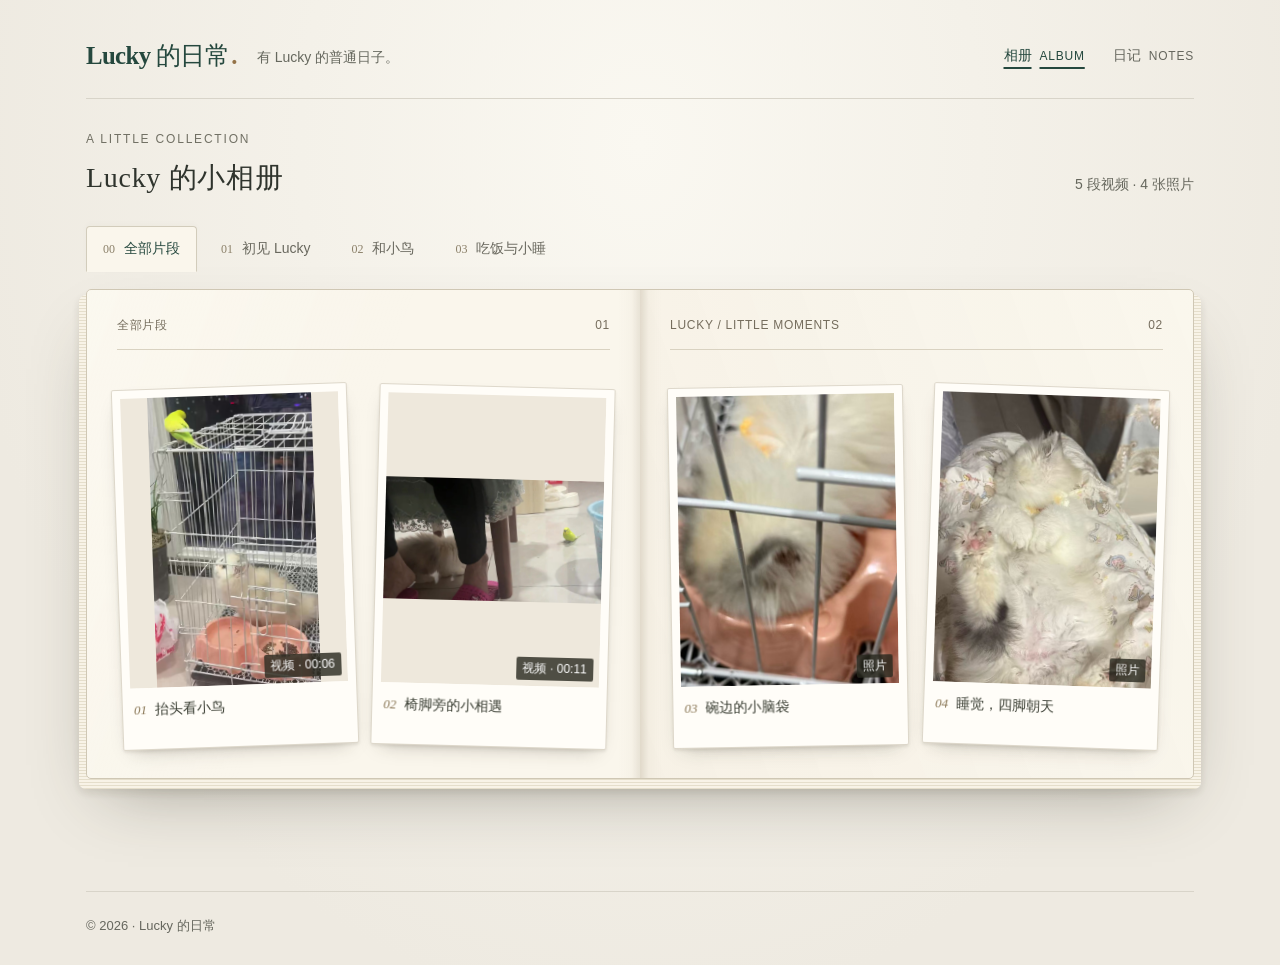
==== index.html @ 10594b14 "Publish Lucky cat album to GitHub Pages" ====
<!doctype html>
<html lang="zh-CN">
<head>
  <meta charset="utf-8">
  <meta name="viewport" content="width=device-width,initial-scale=1">
  <meta name="theme-color" content="#ffffff">
  <title>Lucky 的日常 · 猫咪小相册</title>
  <meta name="description" content="有 Lucky 的普通日子。留住 Lucky 的小眼神、小动作和每一个可爱瞬间。">
  <link rel="icon" href="assets/favicon.svg" type="image/svg+xml">
  <link rel="stylesheet" href="styles.css">
  <link rel="stylesheet" href="album.css">
  <script type="module" src="app.js"></script>
</head>
<body>
  <a class="skip-link" href="#main">跳到内容</a>
  <div class="container">
    <header class="site-header">
      <a class="site-title" href="#/" aria-label="Lucky 的日常，首页">Lucky 的日常<span class="title-period">.</span></a>
      <p class="site-description">有 Lucky 的普通日子。</p>
      <nav class="site-nav" aria-label="主要导航">
        <a href="#/" data-nav="photos">相册 <span lang="en">ALBUM</span></a>
        <a href="#/notes" data-nav="notes">日记 <span lang="en">NOTES</span></a>
      </nav>
    </header>
    <main id="main" tabindex="-1"></main>
    <footer class="site-footer">
      <p>© 2026 · Lucky 的日常</p>
    </footer>
  </div>
  <dialog class="lightbox" aria-label="Lucky 的相册">
    <div class="lightbox-shell">
      <div class="lightbox-top"><span id="photo-position"></span><a id="media-note-link" href="#/notes">查看日记</a><button class="close-button" type="button">关闭 <span aria-hidden="true">×</span></button></div>
      <img class="lightbox-image" alt="" hidden>
      <video class="lightbox-video" controls playsinline preload="none" hidden></video>
      <p class="lightbox-caption"></p>
      <div class="lightbox-navigation"><button type="button" id="previous-photo">上一个</button><button type="button" id="next-photo">下一个</button></div>
    </div>
  </dialog>
</body>
</html>
---- styles.css ----
:root{font-family:Inter,-apple-system,BlinkMacSystemFont,"Segoe UI","Noto Sans SC","PingFang SC","Microsoft YaHei",sans-serif;color:#262626;background:#fff;font-synthesis:none;text-rendering:optimizeLegibility;-webkit-font-smoothing:antialiased;line-height:1.7}
*{box-sizing:border-box}body{margin:0}button,a{-webkit-tap-highlight-color:transparent}a{color:inherit}button{font:inherit;cursor:pointer}button:disabled{opacity:.35;cursor:default}a:focus-visible,button:focus-visible,summary:focus-visible{outline:2px solid #3f6355;outline-offset:6px}button{touch-action:manipulation}.container{max-width:864px;margin:0 auto;padding:76px 32px 42px}.site-header{padding-bottom:25px;margin-bottom:43px;border-bottom:1px solid #e8e8e8}.site-title{display:inline-block;color:#222;font-size:2.25rem;font-weight:400;letter-spacing:-.045em;text-decoration:none;line-height:1.4}.title-period{color:#70877a;margin-left:2px}.site-description{margin:7px 0 0;color:#737373;font-size:1rem}.site-nav{display:flex;gap:28px;margin-top:25px}.site-nav a{display:inline-flex;align-items:center;gap:8px;min-height:32px;color:#707070;font-size:.875rem;text-decoration:none}.site-nav span{font-size:.75rem;letter-spacing:.065em}.site-nav a[aria-current="page"],.site-nav a:hover{color:#262626;text-decoration:underline;text-underline-offset:7px;text-decoration-thickness:1px}.section-heading{display:flex;justify-content:space-between;align-items:baseline;margin-bottom:28px;gap:12px}.section-heading h1{margin:0;font-size:.875rem;font-weight:400;color:#686868;letter-spacing:.04em}.section-heading span{color:#737373;font-size:.75rem}.post-list{display:flex;flex-direction:column;gap:29px}.post-item{padding-bottom:29px;border-bottom:1px solid #efefef}.post-item:last-child{border-bottom:0;padding-bottom:0}.post-link{display:flex;justify-content:space-between;gap:32px;align-items:flex-start;color:inherit;text-decoration:none}.post-info{flex:1;min-width:0;padding-top:2px}.post-date{display:block;color:#747474;font-size:.75rem;font-variant-numeric:tabular-nums;letter-spacing:.055em;margin:0 0 11px}.post-title{font-size:1.35rem;line-height:1.6;font-weight:400;letter-spacing:-.025em;margin:0 0 7px}.post-description{font-size:1rem;color:#686868;margin:0;line-height:1.8}.post-thumbnail{width:144px;height:144px;flex:0 0 144px;object-fit:cover;background:#f5f5f5;transition:opacity .2s}.post-link:hover .post-title{text-decoration:underline;text-underline-offset:5px;text-decoration-thickness:1px}.post-link:hover .post-thumbnail{opacity:.85}.site-footer{margin-top:72px;padding-top:22px;border-top:1px solid #e8e8e8;color:#747474;font-size:.8125rem;line-height:1.8}.site-footer p{margin:0}.demo-notice{margin-top:4px!important}.credits{margin-top:8px}.credits summary{cursor:pointer;width:fit-content}.credits a{text-decoration:underline;text-underline-offset:3px}.credits p{margin-top:5px}.back-link{display:inline-flex;min-height:35px;align-items:center;color:#666;font-size:.875rem;text-underline-offset:4px;text-decoration:none;margin-bottom:26px}.back-link:hover{text-decoration:underline}.note-title{font-size:1.8rem;font-weight:400;line-height:1.5;letter-spacing:-.025em;margin:0 0 12px}.note-meta{display:flex;gap:15px;color:#707070;font-size:.8125rem;align-items:center}.demo-label{border:1px solid #e2e2e2;padding:0 7px;font-size:.75rem;line-height:1.7}.note-body{margin:29px 0 30px;font-size:1.0625rem;line-height:1.95;color:#424242}.note-body p{margin:0 0 14px}.photo-button{border:0;padding:0;display:block;background:#f4f4f4;line-height:0;width:100%;overflow:hidden}.note-photo{display:block;width:100%;max-height:760px;object-fit:contain;background:#fafafa}.photo-caption{color:#747474;font-size:.8125rem;text-align:center;margin:10px 0 0}.note-photo-block{margin:0}.note-photo-block .photo-button:hover img{opacity:.93}.note-end{margin-top:38px;padding-top:20px;border-top:1px solid #e8e8e8}.album-grid{display:grid;grid-template-columns:repeat(2,minmax(0,1fr));gap:30px 24px}.album-grid figure{margin:0}.album-grid img{width:100%;aspect-ratio:1;display:block;object-fit:cover;transition:opacity .2s}.album-grid button:hover img{opacity:.85}.album-grid figcaption{margin-top:10px;font-size:.875rem;color:#555}.album-grid time{display:block;color:#737373;font-size:.75rem;letter-spacing:.035em;margin-top:3px}.lightbox{position:fixed;inset:0;width:100%;max-width:none;height:100%;max-height:none;border:0;padding:20px 32px;margin:0;background:rgba(255,255,255,.98);color:#262626}.lightbox::backdrop{background:rgba(255,255,255,.97)}.lightbox-shell{height:100%;max-width:1120px;display:flex;flex-direction:column;align-items:center;margin:auto}.lightbox-top{width:100%;display:flex;justify-content:space-between;align-items:center;flex-shrink:0;color:#666;font-size:.875rem;min-height:50px}.close-button{border:0;background:transparent;color:#555;min-height:44px;display:flex;align-items:center;gap:14px;font-size:.875rem;padding:0 10px}.close-button span{font-size:1.5rem;font-weight:300}.lightbox-image{display:block;min-height:0;max-width:100%;width:100%;object-fit:contain;flex:1}.lightbox-caption{margin:15px 0 0;color:#666;font-size:.875rem;text-align:center}.lightbox-navigation{display:flex;gap:34px;margin-top:6px;flex-shrink:0}.lightbox-navigation button{border:0;background:transparent;color:#444;min-height:44px;font-size:.875rem}.skip-link{position:fixed;top:10px;left:10px;padding:8px 16px;background:#222;color:#fff;z-index:10;transform:translateY(-160%)}.skip-link:focus{transform:translateY(0)}main:focus{outline:none}html.modal-open{overflow:hidden}
.album-grid img{height:auto}
[hidden]{display:none!important}
.media-thumbnail{display:block;position:relative;flex:0 0 144px;width:144px;height:144px;line-height:0;overflow:hidden;background:#f5f5f5}
.media-thumbnail img{display:block}
.album-thumbnail{width:100%;height:auto;aspect-ratio:1}
.video-badge{position:absolute;bottom:7px;right:7px;padding:3px 6px;background:rgba(20,20,20,.76);color:#fff;font-size:.75rem;line-height:1.5;letter-spacing:.02em;pointer-events:none}
.note-video{display:block;width:100%;height:auto;max-height:72vh;max-height:72dvh;object-fit:contain;background:#f7f7f7}
.expand-video{display:block;margin:11px auto 0;padding:3px 8px;min-height:36px;border:0;background:transparent;color:#666;font-size:.875rem;text-decoration:underline;text-underline-offset:4px}
.lightbox-video{display:block;flex:1;width:100%;min-height:0;object-fit:contain;background:transparent}
@media(max-width:600px){.container{padding:42px 22px 30px}.site-title{font-size:2rem}.site-header{margin-bottom:30px;padding-bottom:20px}.site-nav{margin-top:20px;gap:25px}.section-heading{margin-bottom:23px}.post-link{flex-direction:column-reverse;gap:16px}.post-thumbnail{width:100%;height:auto;aspect-ratio:16/10;flex:auto;object-position:center 45%}.post-list{gap:28px}.post-item{padding-bottom:28px}.post-info{padding-top:0}.post-date{margin-bottom:7px}.post-title{font-size:1.25rem}.site-footer{margin-top:48px}.album-grid{gap:25px 14px}.album-grid figcaption{font-size:.875rem;line-height:1.6}.note-title{font-size:1.6rem}.note-body{font-size:1rem;margin-top:23px}.lightbox{padding:12px 16px 24px}.lightbox-caption{margin-top:12px}}
@media(prefers-reduced-motion:reduce){*,*::before,*::after{transition:none!important;animation:none!important}}
@media(max-width:600px){.post-link>.media-thumbnail{width:100%;height:auto;aspect-ratio:16/10;flex:auto}.post-link>.media-thumbnail img{width:100%;height:100%;aspect-ratio:auto}.video-badge{bottom:9px;right:9px}.note-video{max-height:70vh;max-height:70dvh}}
---- album.css ----
:root{--ink:#2f342d;--muted:#68675e;--green:#25483e;--paper:#faf6ec;--gold:#d6bd81;--border:#cfcbbb;background:#eeeae1;color:var(--ink)}
body{background:radial-gradient(ellipse at 50% 15%,#faf8f1 0,#eeeae1 75%);min-height:100vh;overflow-x:clip}
.container{max-width:1180px;padding:34px 36px 28px}
.site-header{display:flex;align-items:center;gap:20px;flex-wrap:wrap;padding-bottom:20px;margin-bottom:30px;border-color:#d8d4c9}
.site-title{font-family:Georgia,"Songti SC",serif;font-size:1.55rem;font-weight:600;letter-spacing:-.025em;color:var(--green)}
.title-period{color:#947348}.site-description{font-size:.875rem;margin:3px 0 0;color:#66685e}
.site-nav{margin:0 0 0 auto;gap:28px}.site-nav a{min-height:44px;color:#66675e}.site-nav a[aria-current=page]{color:var(--green);text-decoration-thickness:2px}.site-nav span{font-size:.75rem}
.site-footer{margin-top:42px;border-color:#d8d4c9;color:#66675e;font-size:.8125rem}
.album-heading{display:flex;justify-content:space-between;gap:20px;align-items:end;margin-bottom:24px}.eyebrow{color:#717064;font-size:.75rem;letter-spacing:.15em;margin:0 0 5px}.album-heading h1{font-family:Georgia,"Songti SC",serif;font-size:1.75rem;font-weight:500;letter-spacing:.025em;margin:0}.album-total{font-size:.875rem;color:#66675d;white-space:nowrap;padding-bottom:5px}
.chapter-tabs{display:flex;flex-wrap:wrap;gap:7px;position:relative;z-index:4;margin-bottom:17px}.chapter-tab{border:1px solid transparent;background:transparent;color:#69685e;padding:10px 16px;min-height:44px;font-size:.875rem;border-radius:4px 4px 0 0;transition:background .2s,color .2s,transform .2s}.chapter-tab[aria-pressed=true]{color:var(--green);background:var(--paper);border-color:#d2ccbb;border-bottom-color:var(--paper);box-shadow:0 -2px 6px #64553c06}.chapter-tab:hover{color:var(--green);transform:translateY(-2px)}.chapter-index{font-family:Georgia,serif;font-size:.75rem;margin-right:9px;color:#8c816a}
.book-stage{position:relative;perspective:1400px;perspective-origin:50% 45%;border-radius:6px;isolation:isolate;outline-offset:8px}.book-stage.is-closed{min-height:490px}.book-stage:before{content:"";position:absolute;inset:6px -7px -10px;border-radius:7px;background:repeating-linear-gradient(0deg,#e5decb,#e5decb 1px,#f8f3e7 1px,#f8f3e7 3px);box-shadow:0 25px 65px -26px #39372c6b,0 4px 10px #423f2a21;z-index:-1}
.book-spread{display:grid;grid-template-columns:minmax(0,1fr) minmax(0,1fr);border:1px solid #cfc7b4;border-radius:5px;overflow:hidden;min-height:490px;background:var(--paper);position:relative}
.book-spread:after{content:"";position:absolute;top:0;bottom:0;left:calc(50% - 22px);width:44px;background:linear-gradient(90deg,transparent,#74644706 30%,#62502d1c 49%,#62502d26 50%,#74644707 70%,transparent);pointer-events:none;z-index:3}
.book-page{padding:26px 30px 20px;display:flex;flex-direction:column;min-width:0;min-height:490px;background:linear-gradient(110deg,#fffdf655,#fffdf600 45%);animation:paperArrival .3s ease both}.book-page-right{background:linear-gradient(250deg,#fffdf622,#e8e0cd30)}
.paper-heading,.paper-footer{display:flex;justify-content:space-between;align-items:center;gap:12px;color:#756d5d;font-size:.75rem;line-height:1.6;letter-spacing:.06em}.paper-heading{padding-bottom:14px;border-bottom:1px solid #d9d2c1}.paper-heading span:first-child{overflow-wrap:anywhere}.paper-footer{margin-top:auto;padding-top:20px;letter-spacing:.025em}
.sticker-grid{display:grid;grid-template-columns:minmax(0,1fr) minmax(0,1fr);gap:22px;align-items:start;margin:36px 0 22px}.sticker-card{min-width:0;border:1px solid #ddd7ca;border-radius:2px;background:#fffdf8;padding:8px 8px 0;text-align:left;box-shadow:0 2px 3px #4538231a,0 9px 19px -11px #332c215c;transform:perspective(900px) rotate(var(--rotation,0deg)) rotateX(var(--tilt-x,0deg)) rotateY(var(--tilt-y,0deg));transform-style:preserve-3d;transition:transform .22s ease,box-shadow .22s ease;position:relative;line-height:1.5}
.sticker-image{display:block;position:relative;width:100%;aspect-ratio:3/4;overflow:hidden;background:#eee8dc}.sticker-image>img,.sticker-preview{display:block;width:100%;height:100%;object-fit:cover;position:absolute;inset:0}.sticker-preview{object-fit:contain;background:#eee8dc;opacity:1;animation:previewArrival .25s ease}.sticker-media-label{position:absolute;bottom:6px;right:6px;background:#29291fcc;color:#fff;font-size:.75rem;padding:3px 6px;border-radius:2px;line-height:1.4;z-index:2}.sticker-caption{display:flex;align-items:baseline;gap:8px;padding:11px 3px 13px;font-size:.875rem;line-height:1.55;color:#393d32;min-height:61px}.sticker-number{font-family:Georgia,serif;font-style:italic;color:#887553;font-size:.8125rem;flex-shrink:0}.sticker-sheen{position:absolute;inset:0;pointer-events:none;background:radial-gradient(circle at var(--shine-x,50%) var(--shine-y,35%),#fff8 0,transparent 55%);opacity:0;mix-blend-mode:screen;transition:opacity .2s;z-index:3}
@media(hover:hover) and (pointer:fine){.sticker-card:hover{box-shadow:0 3px 4px #45382321,0 15px 26px -11px #332c2161;transform:perspective(900px) rotate(0deg) rotateX(var(--tilt-x,0deg)) rotateY(var(--tilt-y,0deg)) scale(1.035);z-index:5}.sticker-card:hover .sticker-sheen{opacity:.6}.cover-open:hover{transform:scale(1.035);background:#e9d3a5}.cover-skip:hover{text-decoration:underline}}
.sticker-card:active{transform:scale(.975)}.sticker-card:focus-visible{outline-color:#766339}.chapter-end{display:flex;flex:1;flex-direction:column;justify-content:center;text-align:center;color:#756d5d;padding:40px 15px}.chapter-end-label{font-family:Georgia,"Songti SC",serif;font-size:1.5rem;color:#4d5546}.chapter-end p{margin:0 0 14px;font-size:.875rem}.chapter-end .chapter-end-label{font-size:1.5rem}.chapter-end button{align-self:center;border:0;border-bottom:1px solid #a7977b;background:none;padding:8px 0;color:var(--green);min-height:44px;font-size:.875rem}
.cover-shell{position:absolute;inset:0;z-index:10;transform-origin:left center;transform-style:preserve-3d;backface-visibility:hidden;will-change:transform;border-radius:6px;box-shadow:0 20px 45px -20px #252e2266}
.cover-face{height:100%;min-height:490px;background:linear-gradient(120deg,#31574a,#21463b 60%,#193e35);border:1px solid #426352;border-radius:6px;display:grid;grid-template-columns:1fr 1fr;align-items:center;overflow:hidden;position:relative;padding:42px 58px;color:#f2e7c9}
.cover-face:before{content:"";position:absolute;inset:14px;border:1px solid #cdb77b55;pointer-events:none;border-radius:2px}.cover-face:after{content:"";position:absolute;left:0;top:0;bottom:0;width:27px;background:linear-gradient(90deg,#071e2370,transparent 55%,#dcdebc12 80%,transparent);pointer-events:none}
.cover-copy{position:relative;z-index:3}.cover-edition{font-size:.75rem;letter-spacing:.15em;margin:0 0 21px;color:#dac992}.cover-title{font-family:Georgia,serif;font-size:5.25rem;line-height:1.05;letter-spacing:-.055em;font-weight:400;margin:0;color:#dfca91;background:linear-gradient(115deg,#c3aa71 15%,#fff0ba 45%,#c3aa71 70%);background-size:200% 100%;background-clip:text;-webkit-background-clip:text;-webkit-text-fill-color:transparent;animation:coverSheen 7s ease-in-out infinite}.cover-title span{display:block;font-family:"Songti SC","Noto Serif CJK SC",Georgia,serif;font-size:2rem;letter-spacing:.16em;line-height:1.5;margin-top:11px}.cover-description{color:#ede4c8;font-size:1rem;margin:17px 0 23px}.cover-open{background:#e1ca95;color:#243c2d;padding:12px 23px;border:1px solid #d6bd80;border-radius:3px;min-height:48px;font-size:.9375rem;transition:transform .2s,background .2s}.cover-skip{display:block;color:#ddd0aa;background:none;border:0;margin-top:7px;padding:9px 0;min-height:44px;font-size:.8125rem;text-underline-offset:4px}.cover-count{font-size:.75rem;color:#d2c9a9;margin:18px 0 0;letter-spacing:.02em}.cover-open:focus-visible,.cover-skip:focus-visible{outline-color:#f4e8be}
.cover-collage{position:relative;height:355px;min-width:0}.cover-photo{position:absolute;background:#fff9e9;padding:8px 8px 0;box-shadow:0 3px 6px #0f211b66,0 18px 30px -16px #0a211b8a;line-height:0;border:1px solid #ddd2b2}.cover-photo img{display:block;width:100%;height:auto;aspect-ratio:3/4;object-fit:cover}.cover-photo span{display:block;font-family:Georgia,serif;font-style:italic;color:#655a40;font-size:.9375rem;line-height:1.5;padding:10px 4px 13px}.cover-photo-main{width:225px;left:1%;top:0;transform:rotate(-5deg)}.cover-photo-paws{width:169px;right:0;bottom:0;transform:rotate(7deg)}
.is-opening .cover-shell{animation:openBook 1.45s cubic-bezier(.4,.05,.2,1) forwards}.is-opening .cover-open,.is-opening .cover-skip{opacity:.5}.is-closed .book-spread{height:490px;overflow:hidden}.book-controls{display:flex;align-items:center;justify-content:space-between;gap:20px;margin-top:26px;min-height:44px}.book-controls button{border:0;background:transparent;min-height:44px;color:#465043;font-size:.875rem;padding:6px 10px;transition:color .2s,background .2s;border-radius:3px}.book-controls button:not(:disabled):hover{background:#dcd8cc}.book-controls button:disabled{color:#9c9789;opacity:.65}.page-controls{display:flex;align-items:center;gap:23px}.page-status{font-family:Georgia,serif;font-size:.875rem;color:#6f695c;font-variant-numeric:tabular-nums;min-width:54px;text-align:center}.book-hint{font-size:.8125rem;color:#6d6c60}.cover-toggle{padding-left:0!important}
.turning-leaf{position:absolute;left:50%;top:0;width:50%;height:100%;transform-origin:left center;z-index:9;background:var(--paper);backface-visibility:hidden;box-shadow:-10px 0 18px #3a2d2618;animation:turnForward .65s ease-in-out forwards;pointer-events:none;overflow:hidden;border-radius:0 5px 5px 0}.turning-leaf .book-page{height:100%}.turn-back .turning-leaf{left:0;transform-origin:right center;animation-name:turnBack;border-radius:5px 0 0 5px}.is-turning{pointer-events:none}
@keyframes openBook{0%{transform:rotateY(0);opacity:1}55%{transform:rotateY(-90deg);opacity:1}90%{opacity:1}100%{transform:rotateY(-180deg);opacity:0}}
@keyframes turnForward{0%{transform:rotateY(0);filter:brightness(1)}65%{filter:brightness(.87)}100%{transform:rotateY(-180deg);filter:brightness(.92)}}
@keyframes turnBack{0%{transform:rotateY(0)}100%{transform:rotateY(180deg)}}
@keyframes paperArrival{from{opacity:0;transform:translateY(8px)}to{opacity:1;transform:translateY(0)}}
@keyframes previewArrival{from{opacity:0}to{opacity:1}}
@keyframes coverSheen{0%,100%{background-position:100% 0}50%{background-position:0 0}}
.journal-view,.note-view{max-width:800px;margin:0 auto;animation:paperArrival .3s ease both}.journal-view .section-heading{margin-bottom:29px}.post-item{border-color:#d8d4c8}.post-title{font-family:Georgia,"Songti SC",serif;color:#354535}.post-link:hover .post-thumbnail{opacity:1}.post-thumbnail,.media-thumbnail{border-radius:2px}.note-title{font-family:Georgia,"Songti SC",serif;color:var(--green)}.note-video,.note-photo,.photo-button{background:#e6e0d5}.note-end{border-color:#d5cebc}.back-link{color:#5e6556}.note-meta,.photo-caption{color:#69675b}
.lightbox{background:rgba(16,24,21,.95);color:#f8f3e8;padding:16px 32px 22px;animation:viewerArrival .28s ease both}.lightbox::backdrop{background:#14211ccd;backdrop-filter:blur(6px)}.lightbox-top{color:#cec9b9}.close-button{color:#f8f3e8}.lightbox-caption{color:#ddd7c8}.lightbox-navigation button{color:#f4eddb;border-radius:4px}.lightbox-navigation button:hover{background:#ffffff12}.lightbox-image,.lightbox-video{background:transparent;border-radius:3px}.lightbox-navigation{gap:35px}.lightbox-top a{color:#e3d7b8;text-decoration:none;font-size:.875rem;margin-left:auto;margin-right:22px;min-height:44px;display:flex;align-items:center}.lightbox-top a:hover{text-decoration:underline;text-underline-offset:4px}
@keyframes viewerArrival{from{opacity:0;transform:scale(.98)}to{opacity:1;transform:scale(1)}}
@media(max-width:900px){.container{padding:26px 25px}.site-description{display:none}.cover-face{padding:38px 40px}.cover-photo-main{width:190px}.cover-photo-paws{width:145px}.cover-collage{height:320px}.cover-title{font-size:4.5rem}.book-page{padding:24px 24px 20px}.sticker-grid{gap:14px;margin-top:40px}.book-hint{display:none}.book-controls{justify-content:space-between}.cover-count{line-height:1.8;max-width:210px}.sticker-caption{font-size:.8125rem;gap:5px}}
@media(max-width:640px){.container{padding:22px 18px 24px}.site-header{gap:9px;margin-bottom:25px;padding-bottom:15px}.site-title{font-size:1.35rem}.site-nav{gap:15px}.site-nav a{gap:0;font-size:.875rem}.site-nav span{display:none}.album-heading{margin-bottom:17px;gap:10px;align-items:start}.album-heading h1{font-size:1.45rem}.album-total{font-size:.75rem;white-space:normal;text-align:right;padding-top:26px;max-width:145px}.eyebrow{font-size:.75rem;letter-spacing:.08em}.chapter-tabs{gap:3px;margin-bottom:12px}.chapter-tab{padding:9px 10px;font-size:.8125rem;flex:1;white-space:nowrap}.chapter-index{display:none}.book-stage.is-closed{min-height:580px}.is-closed .book-spread{height:580px}.cover-face{min-height:580px;display:flex;flex-direction:column;align-items:stretch;padding:28px 31px 25px}.cover-copy{padding-top:0}.cover-edition{margin-bottom:9px;font-size:.75rem}.cover-title{font-size:4.1rem;line-height:1}.cover-title span{font-size:1.5rem;display:inline-block;margin-top:0;margin-left:12px;letter-spacing:.05em}.cover-description{font-size:.875rem;margin:12px 0 17px}.cover-open{padding:10px 18px;min-height:44px;font-size:.875rem}.cover-skip{display:inline-block;margin:0 0 0 15px;font-size:.8125rem}.cover-count{position:absolute;top:476px;left:0;max-width:none;font-size:.75rem;margin:0}.cover-collage{height:264px;margin-top:23px;flex-shrink:0}.cover-photo-main{width:172px;left:3%;top:0}.cover-photo-paws{width:137px;right:1%;bottom:4px}.cover-photo span{font-size:.8125rem;padding:7px 3px 10px}.book-spread{grid-template-columns:minmax(0,1fr);min-height:0;overflow:hidden}.book-spread:after{display:none}.book-page{min-height:0;padding:20px 22px 19px}.book-page-right{border-top:1px solid #dcd5c4;background:linear-gradient(160deg,#f4eedf66,transparent)}.sticker-grid{gap:20px;margin:25px 0 17px}.sticker-caption{font-size:.875rem;min-height:65px}.paper-footer{font-size:.75rem;padding-top:13px}.paper-heading{font-size:.75rem}.book-controls{gap:10px;margin-top:19px}.page-controls{gap:8px}.page-status{font-size:.8125rem;min-width:48px}.book-controls button{font-size:.8125rem;padding:5px 7px}.chapter-end{min-height:160px;padding:30px 5px}.chapter-end-label{font-size:1.3rem}.turning-leaf{left:0;width:100%;transform-origin:left center}.turn-back .turning-leaf{left:0;width:100%}.turning-leaf .book-page{min-height:100%}.lightbox{padding:10px 15px 20px}.lightbox-top a{margin-right:10px;font-size:.8125rem}.close-button{gap:8px;font-size:.8125rem}.site-footer{margin-top:34px}.post-link{flex-direction:column-reverse;gap:15px}.journal-view .section-heading{margin-bottom:23px}}
@media(max-width:360px){.chapter-tab{padding:9px 6px;font-size:.75rem}.cover-face{padding:28px 24px}.cover-title{font-size:3.5rem}.cover-title span{font-size:1.25rem}.cover-photo-main{width:157px}.cover-photo-paws{width:123px}.book-page{padding:19px 16px}.sticker-grid{gap:14px}}
@media(prefers-reduced-motion:reduce){*,*::before,*::after{animation:none!important;transition:none!important;scroll-behavior:auto!important}.sticker-card,.sticker-card:hover,.sticker-card:active{transform:none!important}.sticker-sheen{display:none}.cover-title{background-position:50% 0}}
.sticker-caption>span:last-child{min-width:0;overflow-wrap:anywhere}
.cover-title{overflow-wrap:anywhere}
@media(max-width:640px){.cover-count{position:static;max-width:none;margin:10px 0 0}.cover-collage{margin-top:18px}}
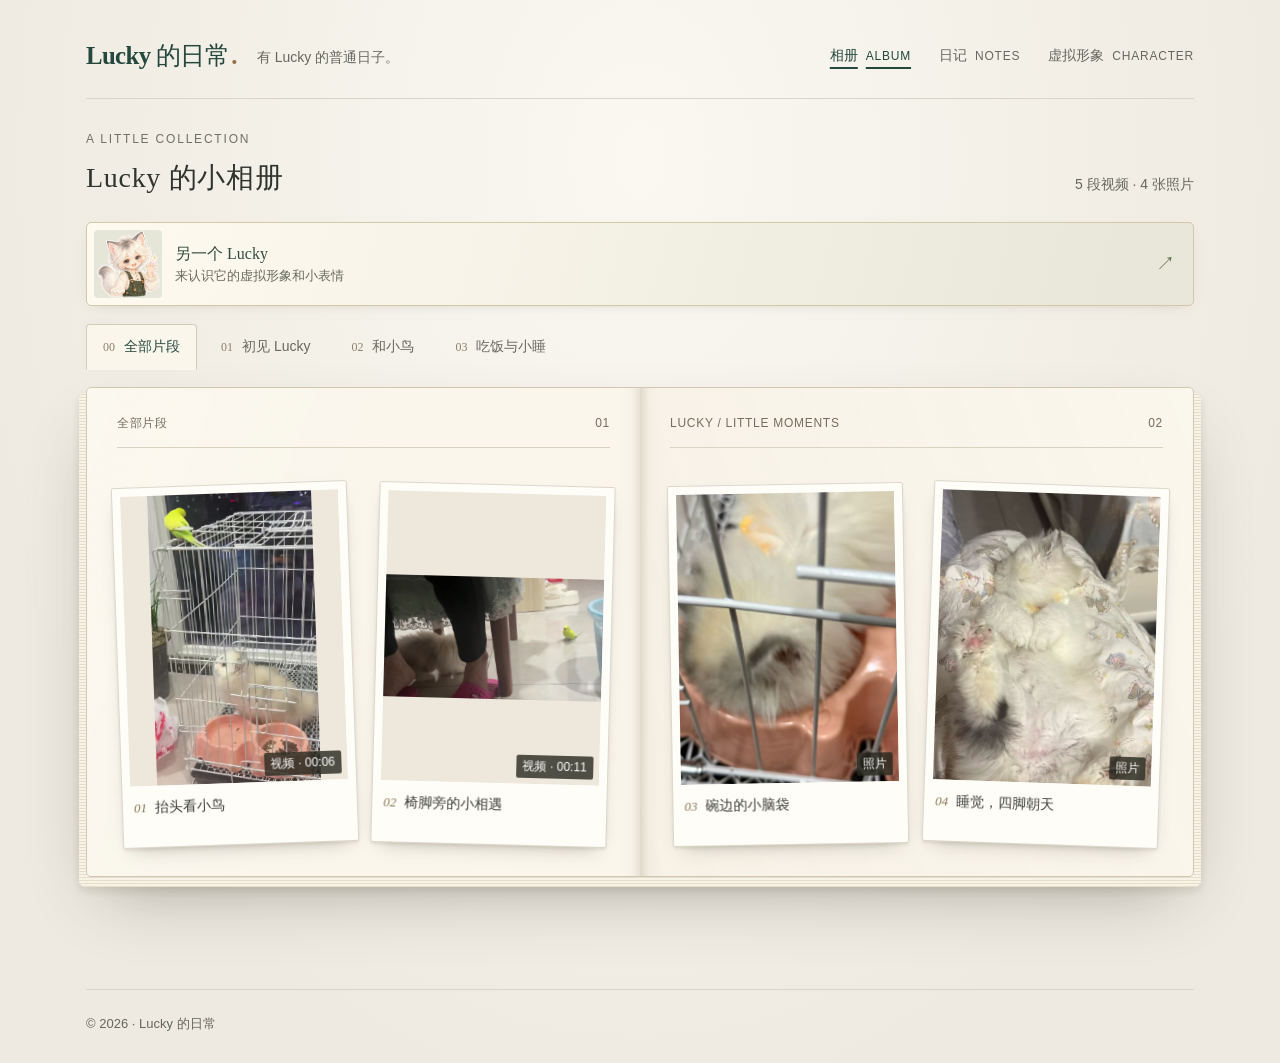
==== commit 7d5121b8: "Add Lucky character and expression stickers" ====
--- a/index.html
+++ b/index.html
@@ -8,8 +8,8 @@
   <meta name="description" content="有 Lucky 的普通日子。留住 Lucky 的小眼神、小动作和每一个可爱瞬间。">
   <link rel="icon" href="assets/favicon.svg" type="image/svg+xml">
   <link rel="stylesheet" href="styles.css">
-  <link rel="stylesheet" href="album.css">
-  <script type="module" src="app.js"></script>
+  <link rel="stylesheet" href="album.css?v=lucky-character-1">
+  <script type="module" src="app.js?v=lucky-character-1"></script>
 </head>
 <body>
   <a class="skip-link" href="#main">跳到内容</a>
@@ -20,6 +20,7 @@
       <nav class="site-nav" aria-label="主要导航">
         <a href="#/" data-nav="photos">相册 <span lang="en">ALBUM</span></a>
         <a href="#/notes" data-nav="notes">日记 <span lang="en">NOTES</span></a>
+        <a href="#/character" data-nav="character">虚拟形象 <span lang="en">CHARACTER</span></a>
       </nav>
     </header>
     <main id="main" tabindex="-1"></main>
--- a/album.css
+++ b/album.css
@@ -40,3 +40,40 @@
 .sticker-caption>span:last-child{min-width:0;overflow-wrap:anywhere}
 .cover-title{overflow-wrap:anywhere}
 @media(max-width:640px){.cover-count{position:static;max-width:none;margin:10px 0 0}.cover-collage{margin-top:18px}}
+
+/* Lucky's original illustrated character, drawn from the owner's photos. */
+.cover-character-link{display:inline-flex;align-items:center;gap:7px;min-height:44px;margin-top:1px;color:#ead7a6;font-size:.8125rem;text-decoration:underline;text-decoration-color:#e5ce9188;text-underline-offset:5px;position:relative;z-index:4}
+.cover-character-link:hover{color:#fff1c4;text-decoration-color:currentColor}.cover-character-link:focus-visible{outline-color:#f4e8be}
+.cover-photo-character{width:169px;right:0;bottom:-3px;transform:rotate(7deg);z-index:2;background:#f8f1dd}
+.cover-photo-character img{object-fit:contain;background:radial-gradient(circle at 50% 35%,#fffdf6,#e8e2d2)}
+.cover-photo-character span{font-family:"Songti SC",Georgia,serif;font-style:normal}
+.character-teaser{display:flex;align-items:center;gap:13px;min-height:80px;margin:-4px 0 18px;padding:7px 18px 7px 7px;border:1px solid #d5c8a7;border-radius:5px;background:linear-gradient(105deg,#fffaf0,#e7e6d8);color:#314d3f;text-decoration:none;box-shadow:0 4px 14px -11px #48443880;transition:transform .2s,box-shadow .2s}
+.character-teaser:hover{transform:translateY(-2px);box-shadow:0 7px 18px -11px #48443880}.character-teaser-art{display:block;width:68px;height:68px;flex:0 0 68px;border-radius:4px;background:#e5e6d8;overflow:hidden}.character-teaser-art img{display:block;width:100%;height:100%;object-fit:contain}.character-teaser-copy{display:flex;flex-direction:column;gap:2px;line-height:1.45}.character-teaser-copy strong{font-family:Georgia,"Songti SC",serif;font-size:1rem;font-weight:500}.character-teaser-copy>span{font-size:.8125rem;color:#686b5d}.character-teaser-arrow{margin-left:auto;color:#667653;font-size:1.2rem}
+.character-view{animation:paperArrival .35s ease both}
+.character-hero{display:grid;grid-template-columns:minmax(0,1fr) minmax(0,1fr);min-height:560px;border:1px solid #d1c8b7;border-radius:6px;background:linear-gradient(125deg,#fbf7ec,#f4eedf);box-shadow:0 20px 45px -33px #494538a0;overflow:hidden;position:relative}
+.character-hero:before{content:"";position:absolute;inset:13px;border:1px solid #d8ccac;pointer-events:none;border-radius:3px}
+.character-copy{align-self:center;padding:55px 42px 55px 72px;position:relative;z-index:1}
+.character-kicker{margin:0 0 17px;color:#817153;font-size:.75rem;letter-spacing:.15em;line-height:1.55}
+.character-copy h1{font-family:Georgia,"Songti SC","Noto Serif CJK SC",serif;font-weight:500;font-size:clamp(2.5rem,5vw,4rem);line-height:1.33;letter-spacing:.03em;color:#28473b;margin:0 0 25px}
+.character-lead{max-width:27em;font-size:1rem;line-height:1.95;color:#5a6053;margin:0 0 28px}
+.character-back,.character-origin-copy a{display:inline-flex;align-items:center;gap:6px;min-height:44px;color:#345344;text-decoration:underline;text-underline-offset:5px;text-decoration-color:#99a795;font-size:.875rem}
+.character-back:hover,.character-origin-copy a:hover{text-decoration-color:currentColor}
+.character-portrait{display:flex;align-items:flex-end;justify-content:center;position:relative;margin:0;background:radial-gradient(ellipse at 53% 45%,#fffdf7 0,#e9e8d6 62%,#d9ddca 100%);min-height:560px}
+.character-portrait img{width:min(100%,490px);max-height:540px;object-fit:contain;object-position:center bottom;filter:drop-shadow(0 14px 15px #62604b24);animation:characterFloat 5s ease-in-out infinite alternate}
+.character-portrait figcaption{position:absolute;left:16px;right:16px;bottom:14px;text-align:center;color:#526251;font-size:.75rem;letter-spacing:.035em;background:#fffaf0c9;border:1px solid #d8d2bd;border-radius:100px;max-width:300px;margin:0 auto;padding:6px 12px;backdrop-filter:blur(4px)}
+.character-origin{display:grid;grid-template-columns:minmax(0,.78fr) minmax(0,1.22fr);align-items:center;gap:60px;max-width:850px;margin:88px auto}
+.character-origin figure{margin:0;background:#fffdf8;padding:11px 11px 0;box-shadow:0 3px 6px #4a3f2a19,0 15px 34px -20px #483a2a66;border:1px solid #ded5c1;transform:rotate(-3deg)}
+.character-origin img{display:block;width:100%;height:320px;object-fit:cover;object-position:center 26%;background:#e7e1d5}
+.character-origin figcaption{padding:11px 4px 14px;text-align:center;color:#596155;font-family:Georgia,"Songti SC",serif;font-size:.875rem}
+.character-origin-copy h2,.character-stickers-heading h2{font-family:Georgia,"Songti SC",serif;font-size:1.8rem;line-height:1.4;font-weight:500;color:#2b4b3d;margin:0 0 20px}
+.character-origin-copy p:not(.character-kicker){font-size:1rem;line-height:1.95;color:#565d52;margin:0 0 19px}
+.character-stickers{border-top:1px solid #d4d0c4;padding-top:42px;margin-top:15px}
+.character-stickers-heading{text-align:center}.character-stickers-heading .character-kicker{margin-bottom:7px}.character-stickers-heading h2{margin-bottom:9px}.character-stickers-heading>p:last-child{margin:0;color:#6a6a5d;font-size:.9375rem}
+.character-sticker-grid{display:grid;grid-template-columns:repeat(2,minmax(0,1fr));gap:22px;max-width:710px;margin:28px auto 0}
+.character-sticker-grid figure{margin:0;padding:17px 16px 15px;min-width:0;border:1px solid #d9d0bf;background:linear-gradient(135deg,#fffdf6,#f2eee2);border-radius:5px;box-shadow:0 9px 22px -18px #3c382e7d;text-align:center}
+.character-sticker-grid img{display:block;width:100%;height:236px;object-fit:contain;filter:drop-shadow(0 8px 11px #4f4a3b1a)}
+.character-sticker-grid figcaption{color:#455b4c;font-family:Georgia,"Songti SC",serif;font-size:1rem;padding-top:6px}
+@keyframes characterFloat{from{transform:translateY(0)}to{transform:translateY(-8px)}}
+@media(max-width:900px){.cover-photo-character{width:145px}.character-copy{padding:45px 30px 45px 43px}.character-hero,.character-portrait{min-height:500px}.character-portrait img{max-height:475px}.character-origin{gap:40px;margin:70px auto}}
+@media(max-width:640px){.cover-photo-character{width:137px;right:1%;bottom:4px}.cover-character-link{min-height:36px;font-size:.75rem}.cover-collage{height:240px;margin-top:13px}.character-teaser{min-height:70px;margin:0 0 15px;gap:9px;padding:6px 12px 6px 6px}.character-teaser-art{width:56px;height:56px;flex-basis:56px}.character-teaser-copy strong{font-size:.9375rem}.character-teaser-copy>span{font-size:.75rem}.character-hero{display:flex;flex-direction:column;min-height:0}.character-copy{padding:40px 34px 12px}.character-copy h1{font-size:2.65rem;margin-bottom:14px}.character-copy h1 br{display:none}.character-kicker{margin-bottom:10px}.character-lead{font-size:.9375rem;margin-bottom:7px}.character-portrait{min-height:350px;height:350px}.character-portrait img{width:100%;max-height:338px}.character-portrait figcaption{font-size:.75rem;bottom:8px}.character-origin{gap:26px;margin:55px 0 60px;grid-template-columns:minmax(0,.78fr) minmax(0,1.22fr)}.character-origin figure{padding:6px 6px 0}.character-origin img{height:215px}.character-origin figcaption{font-size:.75rem;padding:7px 2px 9px}.character-origin-copy h2{font-size:1.3rem;margin-bottom:9px}.character-origin-copy p:not(.character-kicker){font-size:.875rem;line-height:1.75;margin-bottom:10px}.character-origin-copy .character-kicker{font-size:.6875rem;letter-spacing:.07em}.character-origin-copy a{font-size:.75rem;line-height:1.5}.character-stickers{padding-top:32px}.character-stickers-heading h2{font-size:1.5rem}.character-sticker-grid{gap:12px;margin-top:20px}.character-sticker-grid figure{padding:9px 7px 10px}.character-sticker-grid img{height:170px}}
+@media(max-width:420px){.character-origin{display:block;max-width:330px;margin:50px auto}.character-origin figure{width:54%;margin:0 auto 30px}.character-origin img{height:210px}.character-copy{padding:36px 27px 10px}.character-copy h1{font-size:2.3rem}.character-portrait{height:315px;min-height:315px}.character-portrait img{max-height:300px}.character-sticker-grid img{height:135px}.cover-collage{height:215px}.cover-photo-main{width:148px}.cover-photo-character{width:118px}}
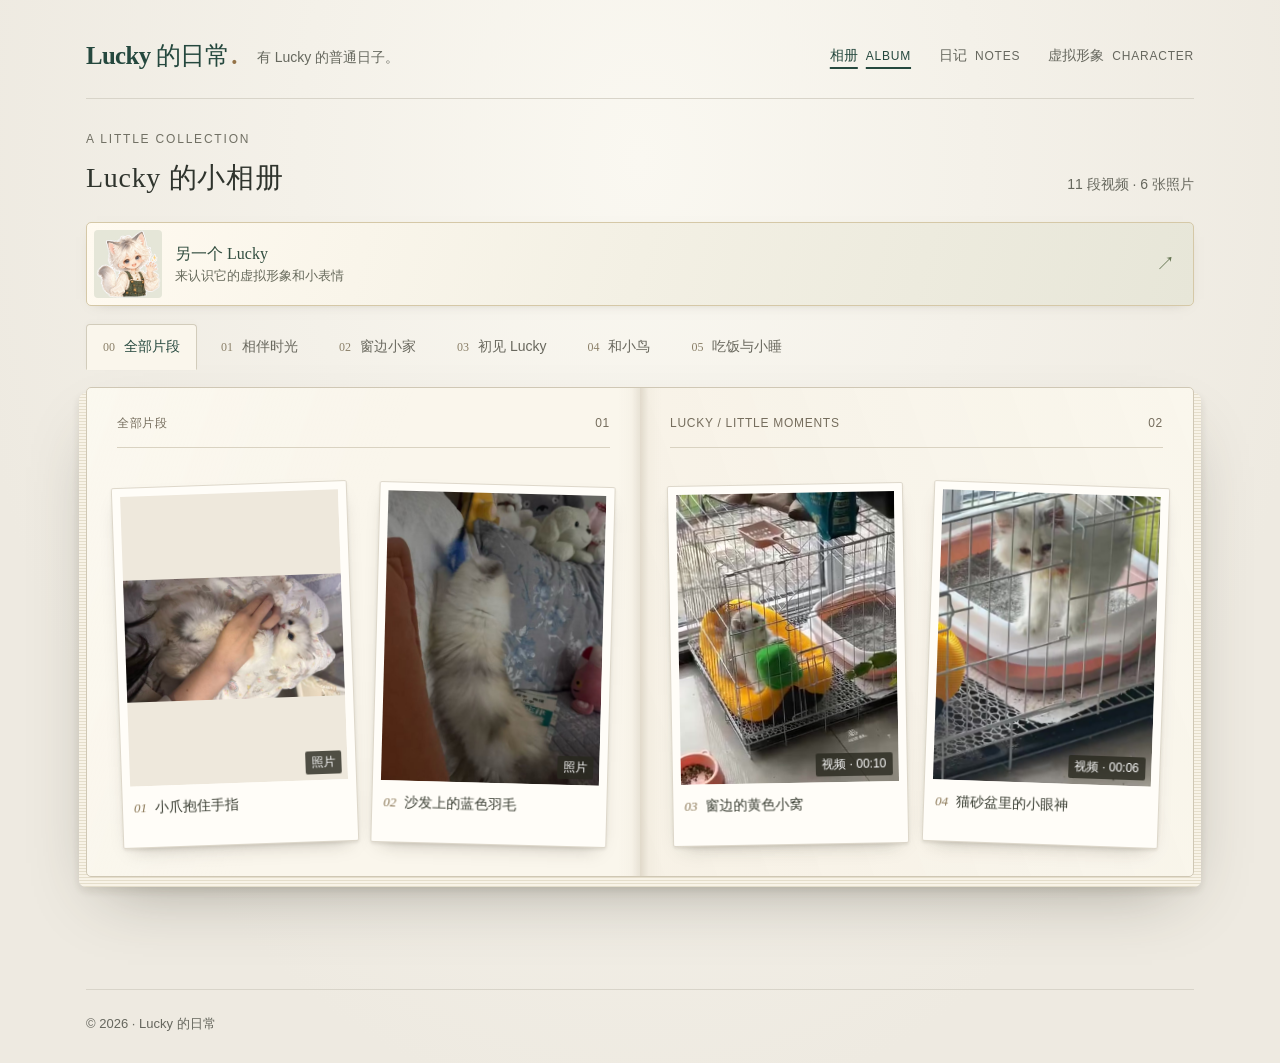
==== commit 19421d7a: "Complete Lucky album with all unique owner media" ====
--- a/index.html
+++ b/index.html
@@ -9,7 +9,7 @@
   <link rel="icon" href="assets/favicon.svg" type="image/svg+xml">
   <link rel="stylesheet" href="styles.css">
   <link rel="stylesheet" href="album.css?v=lucky-character-1">
-  <script type="module" src="app.js?v=lucky-character-1"></script>
+  <script type="module" src="app.js?v=lucky-media-2"></script>
 </head>
 <body>
   <a class="skip-link" href="#main">跳到内容</a>
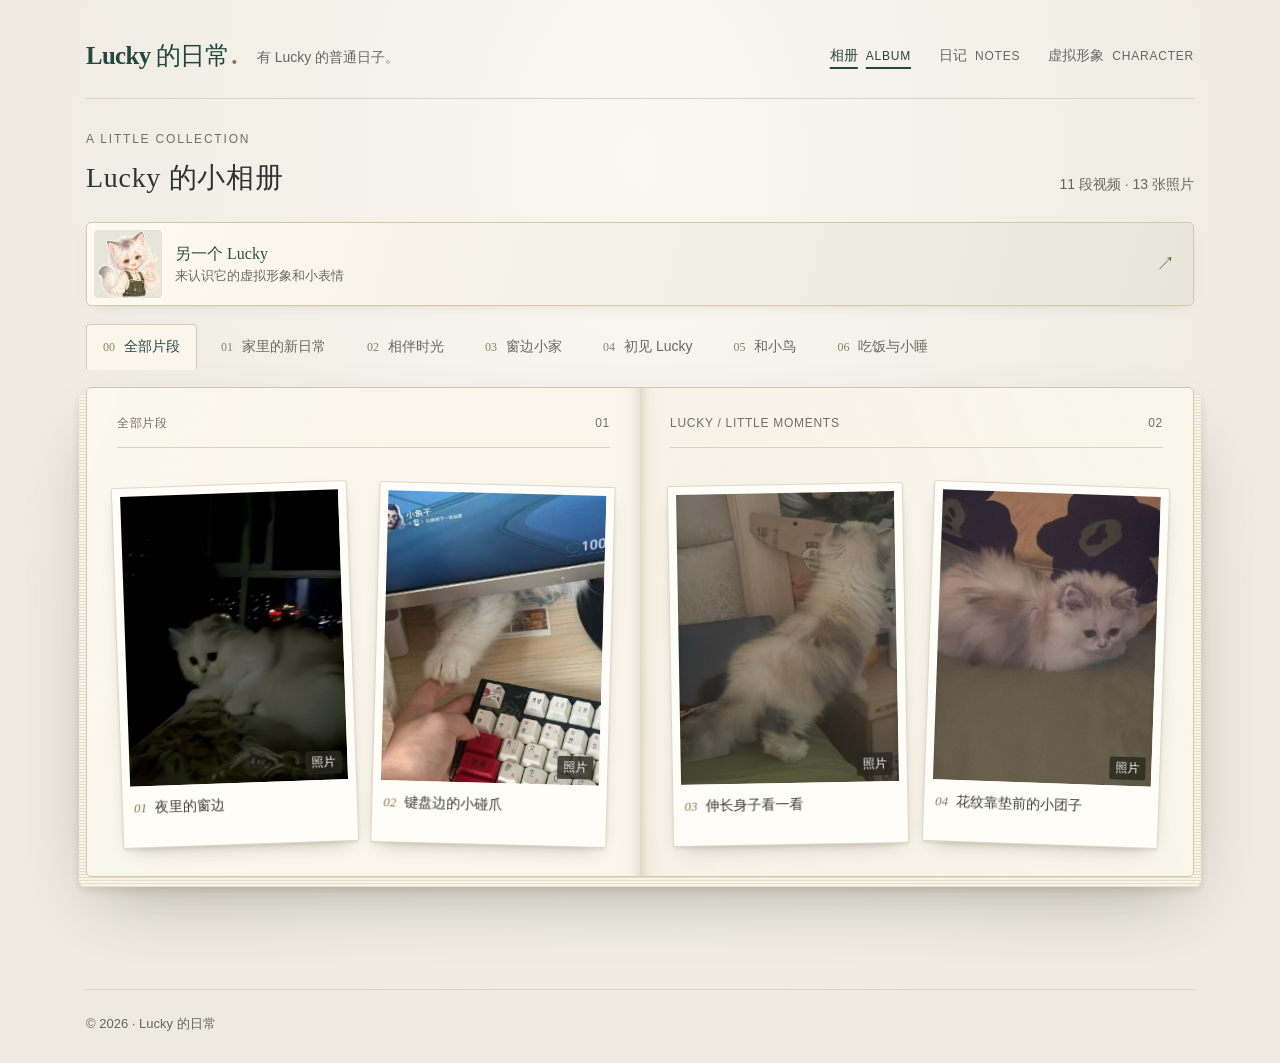
==== commit 2d1f946f: "Add seven new Lucky photos to album" ====
--- a/index.html
+++ b/index.html
@@ -9,7 +9,7 @@
   <link rel="icon" href="assets/favicon.svg" type="image/svg+xml">
   <link rel="stylesheet" href="styles.css">
   <link rel="stylesheet" href="album.css?v=lucky-character-1">
-  <script type="module" src="app.js?v=lucky-media-2"></script>
+  <script type="module" src="app.js?v=lucky-photos-3"></script>
 </head>
 <body>
   <a class="skip-link" href="#main">跳到内容</a>
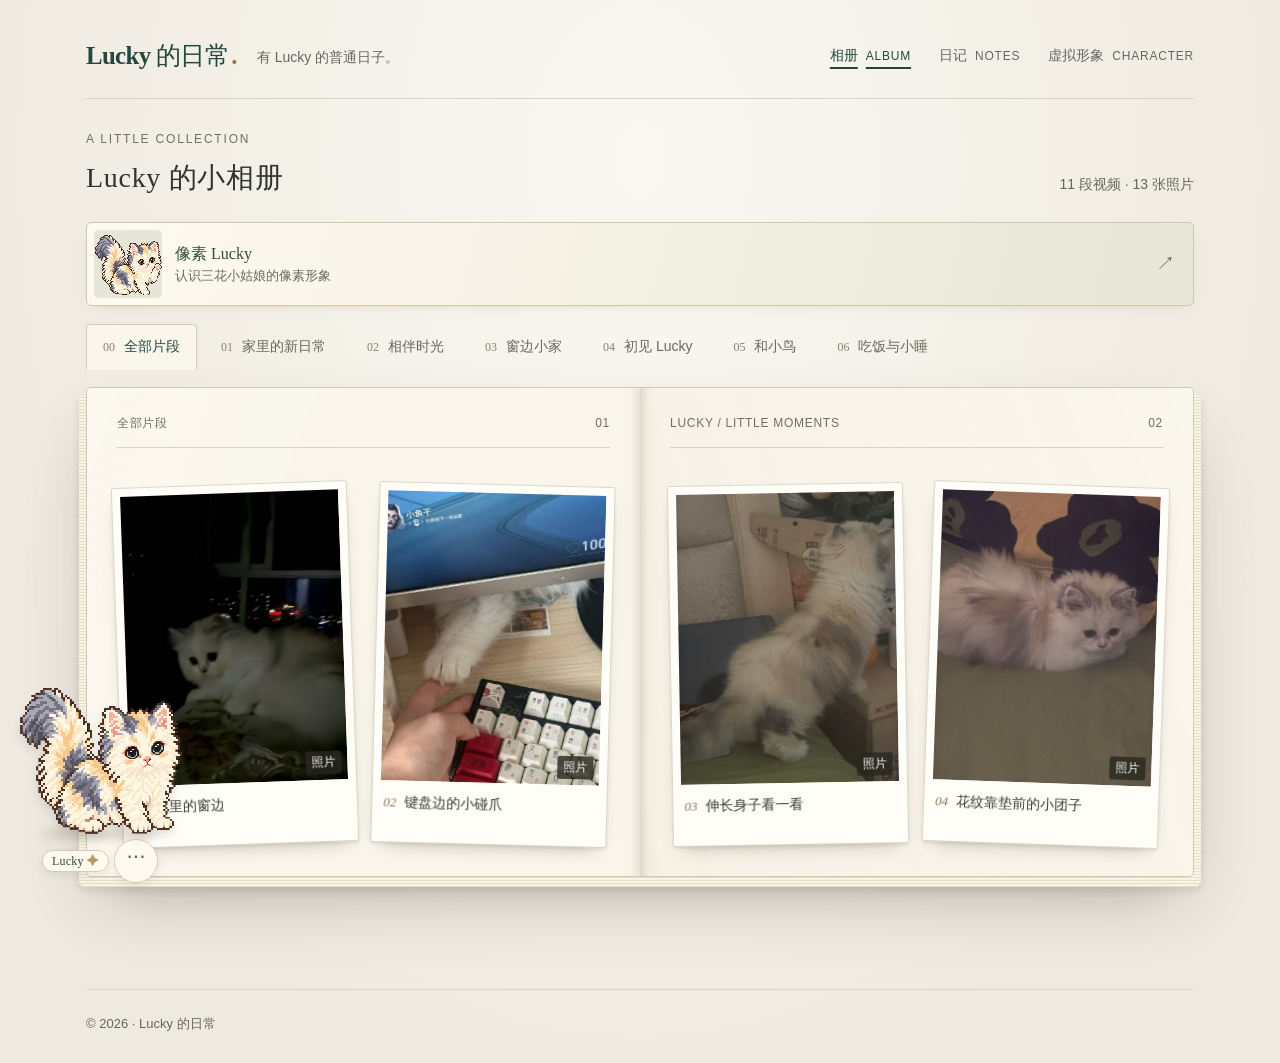
==== commit 33dac242: "Publish Lucky pixel character and interactive web pet" ====
--- a/index.html
+++ b/index.html
@@ -5,11 +5,13 @@
   <meta name="viewport" content="width=device-width,initial-scale=1">
   <meta name="theme-color" content="#ffffff">
   <title>Lucky 的日常 · 猫咪小相册</title>
-  <meta name="description" content="有 Lucky 的普通日子。留住 Lucky 的小眼神、小动作和每一个可爱瞬间。">
+  <meta name="description" content="Lucky 的小相册：三个月大的长尾三花小姑娘，照片、视频、像素形象和会互动的网页小猫。">
   <link rel="icon" href="assets/favicon.svg" type="image/svg+xml">
   <link rel="stylesheet" href="styles.css">
-  <link rel="stylesheet" href="album.css?v=lucky-character-1">
-  <script type="module" src="app.js?v=lucky-photos-3"></script>
+  <link rel="stylesheet" href="album.css?v=lucky-pixel-1">
+  <link rel="stylesheet" href="pet.css?v=lucky-pixel-1">
+  <script type="module" src="app.js?v=lucky-pixel-1"></script>
+  <script type="module" src="pet.js?v=lucky-pixel-1"></script>
 </head>
 <body>
   <a class="skip-link" href="#main">跳到内容</a>
--- a/album.css
+++ b/album.css
@@ -56,14 +56,20 @@
 .character-kicker{margin:0 0 17px;color:#817153;font-size:.75rem;letter-spacing:.15em;line-height:1.55}
 .character-copy h1{font-family:Georgia,"Songti SC","Noto Serif CJK SC",serif;font-weight:500;font-size:clamp(2.5rem,5vw,4rem);line-height:1.33;letter-spacing:.03em;color:#28473b;margin:0 0 25px}
 .character-lead{max-width:27em;font-size:1rem;line-height:1.95;color:#5a6053;margin:0 0 28px}
+.character-traits{display:flex;flex-wrap:wrap;gap:8px;list-style:none;margin:-8px 0 23px;padding:0}
+.character-traits li{border:1px solid #c9c5ad;border-radius:100px;background:#fff9eab8;color:#52624f;font-size:.8125rem;letter-spacing:.04em;padding:5px 11px}
 .character-back,.character-origin-copy a{display:inline-flex;align-items:center;gap:6px;min-height:44px;color:#345344;text-decoration:underline;text-underline-offset:5px;text-decoration-color:#99a795;font-size:.875rem}
 .character-back:hover,.character-origin-copy a:hover{text-decoration-color:currentColor}
 .character-portrait{display:flex;align-items:flex-end;justify-content:center;position:relative;margin:0;background:radial-gradient(ellipse at 53% 45%,#fffdf7 0,#e9e8d6 62%,#d9ddca 100%);min-height:560px}
 .character-portrait img{width:min(100%,490px);max-height:540px;object-fit:contain;object-position:center bottom;filter:drop-shadow(0 14px 15px #62604b24);animation:characterFloat 5s ease-in-out infinite alternate}
 .character-portrait figcaption{position:absolute;left:16px;right:16px;bottom:14px;text-align:center;color:#526251;font-size:.75rem;letter-spacing:.035em;background:#fffaf0c9;border:1px solid #d8d2bd;border-radius:100px;max-width:300px;margin:0 auto;padding:6px 12px;backdrop-filter:blur(4px)}
 .character-origin{display:grid;grid-template-columns:minmax(0,.78fr) minmax(0,1.22fr);align-items:center;gap:60px;max-width:850px;margin:88px auto}
+.character-origin-photos{display:flex;align-items:flex-start;gap:11px;min-width:0}
 .character-origin figure{margin:0;background:#fffdf8;padding:11px 11px 0;box-shadow:0 3px 6px #4a3f2a19,0 15px 34px -20px #483a2a66;border:1px solid #ded5c1;transform:rotate(-3deg)}
+.character-origin-photos figure{min-width:0;flex:1}
+.character-origin-photos figure:nth-child(2){margin-top:38px;transform:rotate(4deg)}
 .character-origin img{display:block;width:100%;height:320px;object-fit:cover;object-position:center 26%;background:#e7e1d5}
+.character-origin-photos img{height:244px}
 .character-origin figcaption{padding:11px 4px 14px;text-align:center;color:#596155;font-family:Georgia,"Songti SC",serif;font-size:.875rem}
 .character-origin-copy h2,.character-stickers-heading h2{font-family:Georgia,"Songti SC",serif;font-size:1.8rem;line-height:1.4;font-weight:500;color:#2b4b3d;margin:0 0 20px}
 .character-origin-copy p:not(.character-kicker){font-size:1rem;line-height:1.95;color:#565d52;margin:0 0 19px}
@@ -73,7 +79,13 @@
 .character-sticker-grid figure{margin:0;padding:17px 16px 15px;min-width:0;border:1px solid #d9d0bf;background:linear-gradient(135deg,#fffdf6,#f2eee2);border-radius:5px;box-shadow:0 9px 22px -18px #3c382e7d;text-align:center}
 .character-sticker-grid img{display:block;width:100%;height:236px;object-fit:contain;filter:drop-shadow(0 8px 11px #4f4a3b1a)}
 .character-sticker-grid figcaption{color:#455b4c;font-family:Georgia,"Songti SC",serif;font-size:1rem;padding-top:6px}
+.cover-photo-character img,.character-teaser-art img,.character-portrait img,.character-sticker-grid img{image-rendering:pixelated}
 @keyframes characterFloat{from{transform:translateY(0)}to{transform:translateY(-8px)}}
 @media(max-width:900px){.cover-photo-character{width:145px}.character-copy{padding:45px 30px 45px 43px}.character-hero,.character-portrait{min-height:500px}.character-portrait img{max-height:475px}.character-origin{gap:40px;margin:70px auto}}
 @media(max-width:640px){.cover-photo-character{width:137px;right:1%;bottom:4px}.cover-character-link{min-height:36px;font-size:.75rem}.cover-collage{height:240px;margin-top:13px}.character-teaser{min-height:70px;margin:0 0 15px;gap:9px;padding:6px 12px 6px 6px}.character-teaser-art{width:56px;height:56px;flex-basis:56px}.character-teaser-copy strong{font-size:.9375rem}.character-teaser-copy>span{font-size:.75rem}.character-hero{display:flex;flex-direction:column;min-height:0}.character-copy{padding:40px 34px 12px}.character-copy h1{font-size:2.65rem;margin-bottom:14px}.character-copy h1 br{display:none}.character-kicker{margin-bottom:10px}.character-lead{font-size:.9375rem;margin-bottom:7px}.character-portrait{min-height:350px;height:350px}.character-portrait img{width:100%;max-height:338px}.character-portrait figcaption{font-size:.75rem;bottom:8px}.character-origin{gap:26px;margin:55px 0 60px;grid-template-columns:minmax(0,.78fr) minmax(0,1.22fr)}.character-origin figure{padding:6px 6px 0}.character-origin img{height:215px}.character-origin figcaption{font-size:.75rem;padding:7px 2px 9px}.character-origin-copy h2{font-size:1.3rem;margin-bottom:9px}.character-origin-copy p:not(.character-kicker){font-size:.875rem;line-height:1.75;margin-bottom:10px}.character-origin-copy .character-kicker{font-size:.6875rem;letter-spacing:.07em}.character-origin-copy a{font-size:.75rem;line-height:1.5}.character-stickers{padding-top:32px}.character-stickers-heading h2{font-size:1.5rem}.character-sticker-grid{gap:12px;margin-top:20px}.character-sticker-grid figure{padding:9px 7px 10px}.character-sticker-grid img{height:170px}}
 @media(max-width:420px){.character-origin{display:block;max-width:330px;margin:50px auto}.character-origin figure{width:54%;margin:0 auto 30px}.character-origin img{height:210px}.character-copy{padding:36px 27px 10px}.character-copy h1{font-size:2.3rem}.character-portrait{height:315px;min-height:315px}.character-portrait img{max-height:300px}.character-sticker-grid img{height:135px}.cover-collage{height:215px}.cover-photo-main{width:148px}.cover-photo-character{width:118px}}
+.character-origin .character-origin-photos figure{width:auto;margin:0}
+.character-origin .character-origin-photos figure:nth-child(2){margin-top:26px}
+@media(max-width:640px){.character-origin-photos{gap:7px}.character-origin-photos figure:nth-child(2){margin-top:26px}.character-origin-photos img{height:186px}.character-traits{margin:2px 0 12px;gap:6px}.character-traits li{font-size:.75rem;padding:4px 9px}}
+@media(max-width:640px){.character-portrait figcaption{left:12px;right:auto;max-width:calc(100% - 140px);margin:0;text-align:left;font-size:.6875rem;line-height:1.35}}
+@media(max-width:420px){.character-copy h1 br{display:block}}
--- a/pet.css
+++ b/pet.css
@@ -0,0 +1,226 @@
+.lucky-pet {
+  position: fixed;
+  z-index: 8;
+  width: 176px;
+  height: 204px;
+  color: #36473b;
+  font-family: system-ui, -apple-system, "Noto Sans SC", sans-serif;
+  user-select: none;
+  -webkit-user-select: none;
+}
+.lucky-pet[hidden], .lucky-pet-launcher[hidden],
+.lucky-pet-bubble[hidden], .lucky-pet-menu[hidden] { display: none !important; }
+.lucky-pet-character {
+  display: block;
+  position: relative;
+  width: 100%;
+  height: 160px;
+  padding: 0;
+  border: 0;
+  background: transparent;
+  cursor: grab;
+  touch-action: none;
+}
+.lucky-pet-character:active, .lucky-pet-dragging .lucky-pet-character { cursor: grabbing; }
+.lucky-pet-art {
+  display: block;
+  position: absolute;
+  z-index: 1;
+  left: 0;
+  bottom: 4px;
+  width: 100%;
+  height: calc(100% - 4px);
+  object-fit: contain;
+  object-position: center bottom;
+  image-rendering: pixelated;
+  filter: drop-shadow(0 5px 4px #5d554429);
+  pointer-events: none;
+}
+.lucky-pet-shadow {
+  position: absolute;
+  bottom: 1px;
+  left: 29px;
+  width: 118px;
+  height: 9px;
+  border-radius: 50%;
+  background: #594b3933;
+  filter: blur(4px);
+}
+.lucky-pet-bar {
+  position: relative;
+  display: flex;
+  align-items: center;
+  justify-content: center;
+  gap: 5px;
+  height: 44px;
+  margin-top: -1px;
+}
+.lucky-pet-name {
+  padding: 3px 9px;
+  border: 1px solid #d7cbb6;
+  border-radius: 99px;
+  background: #fffaf0ed;
+  box-shadow: 0 3px 9px #554c3b1a;
+  font-family: Georgia, "Songti SC", serif;
+  font-size: 12px;
+  letter-spacing: .015em;
+  line-height: 1.2;
+}
+.lucky-pet-name span { color: #b79862; }
+.lucky-pet-menu-toggle {
+  display: grid;
+  place-items: center;
+  width: 44px;
+  height: 44px;
+  padding: 0 0 8px;
+  border: 1px solid #d7cbb6;
+  border-radius: 50%;
+  background: #fffaf0;
+  color: #556553;
+  box-shadow: 0 3px 9px #554c3b1a;
+  font-size: 20px;
+  line-height: 1;
+}
+.lucky-pet-menu-toggle:hover, .lucky-pet-launcher:hover { background: #e9f0df; }
+.lucky-pet button:focus-visible, .lucky-pet-launcher:focus-visible { outline: 2px solid #4e7056; outline-offset: 2px; }
+.lucky-pet-bubble {
+  position: absolute;
+  z-index: 3;
+  left: 0;
+  bottom: calc(100% - 10px);
+  width: max-content;
+  max-width: min(215px, calc(100vw - 22px));
+  padding: 10px 13px;
+  border: 1px solid #d9ccb3;
+  border-radius: 14px 14px 14px 3px;
+  background: #fffaf0;
+  box-shadow: 0 8px 20px #5e55402a;
+  color: #465748;
+  font-size: 12px;
+  line-height: 1.45;
+  text-align: center;
+  white-space: normal;
+  pointer-events: none;
+}
+.lucky-pet-near-right .lucky-pet-bubble { right: 0; left: auto; }
+.lucky-pet-near-top .lucky-pet-bubble {
+  top: calc(100% + 5px);
+  bottom: auto;
+  border-radius: 3px 14px 14px 14px;
+}
+.lucky-pet-menu {
+  position: absolute;
+  z-index: 4;
+  bottom: calc(100% + 9px);
+  left: 0;
+  display: grid;
+  gap: 2px;
+  width: min(197px, calc(100vw - 12px));
+  padding: 12px;
+  border: 1px solid #d7cbb6;
+  border-radius: 13px;
+  background: #fffaf0;
+  box-shadow: 0 15px 32px #574d3d30;
+  overflow-y: auto;
+  overscroll-behavior: contain;
+}
+.lucky-pet-near-right .lucky-pet-menu { right: 0; left: auto; }
+.lucky-pet-near-top .lucky-pet-menu { top: calc(100% + 8px); bottom: auto; }
+.lucky-pet-menu-title {
+  margin: 0;
+  color: #405d49;
+  font-family: Georgia, "Songti SC", serif;
+  font-size: 15px;
+  line-height: 1.4;
+}
+.lucky-pet-menu-subtitle { margin: 0 0 6px; color: #777567; font-size: 11px; }
+.lucky-pet-menu button {
+  display: block;
+  width: 100%;
+  min-height: 44px;
+  padding: 9px 10px;
+  border: 0;
+  border-radius: 7px;
+  background: transparent;
+  color: #3d4f40;
+  font-size: 12px;
+  line-height: 1.4;
+  text-align: left;
+}
+.lucky-pet-menu button:hover, .lucky-pet-menu button:focus-visible { background: #ebefdf; }
+.lucky-pet-menu button[data-pet-action="hide"] { border-top: 1px solid #e6ddcc; border-radius: 0; color: #796b60; }
+.lucky-pet-menu-help { margin: 6px 2px 0; color: #797566; font-size: 10px; line-height: 1.5; }
+.lucky-pet-live {
+  position: absolute;
+  width: 1px;
+  height: 1px;
+  overflow: hidden;
+  clip: rect(0, 0, 0, 0);
+  white-space: nowrap;
+}
+.lucky-pet-heart {
+  position: absolute;
+  z-index: 2;
+  top: 16px;
+  right: 14px;
+  color: #d97883;
+  font-family: monospace;
+  font-size: 25px;
+  line-height: 1;
+  text-shadow: 2px 0 #fff5e9, -2px 0 #fff5e9, 0 2px #fff5e9, 0 -2px #fff5e9;
+  opacity: 0;
+  pointer-events: none;
+}
+.lucky-pet-spark, .lucky-pet-dream {
+  position: absolute;
+  z-index: 2;
+  pointer-events: none;
+  opacity: 0;
+  font-family: ui-monospace, monospace;
+  line-height: 1;
+  text-shadow: 2px 0 #fff5e9, -2px 0 #fff5e9, 0 2px #fff5e9, 0 -2px #fff5e9;
+}
+.lucky-pet-spark { top: 30px; right: 8px; color: #d9a85d; font-size: 22px; }
+.lucky-pet-dream { top: 18px; right: 17px; color: #879498; font-size: 17px; letter-spacing: -.08em; }
+.lucky-pet-launcher {
+  position: fixed;
+  z-index: 8;
+  left: 12px;
+  bottom: max(12px, env(safe-area-inset-bottom));
+  display: flex;
+  align-items: center;
+  gap: 5px;
+  min-width: 64px;
+  min-height: 44px;
+  padding: 8px 11px;
+  border: 1px solid #d4c7b1;
+  border-radius: 99px;
+  background: #fffaf0;
+  box-shadow: 0 7px 20px #50463437;
+  color: #46604d;
+  font-family: Georgia, "Songti SC", serif;
+  font-size: 12px;
+}
+.lucky-pet-launcher span:first-child { font-size: 17px; }
+.lucky-pet[data-state="hello"] .lucky-pet-heart { animation: lucky-pet-heart 1.5s steps(4, end) forwards; }
+.lucky-pet[data-state="play"] .lucky-pet-spark { animation: lucky-pet-spark .8s steps(3, end) infinite; }
+.lucky-pet[data-state="sleep"] .lucky-pet-dream { animation: lucky-pet-dream 2.8s steps(4, end) infinite; }
+@keyframes lucky-pet-heart { 0% { opacity: 0; transform: translateY(8px) scale(.75); } 25%, 50% { opacity: 1; } 100% { opacity: 0; transform: translateY(-14px) scale(1.15); } }
+@keyframes lucky-pet-spark { 0%, 100% { opacity: 0; transform: translate(0, 5px); } 35%, 70% { opacity: 1; transform: translate(-4px, -3px); } }
+@keyframes lucky-pet-dream { 0%, 100% { opacity: 0; transform: translateY(5px); } 35%, 70% { opacity: .9; transform: translateY(-6px); } }
+@media (max-width: 640px) {
+  .lucky-pet { width: 108px; height: 143px; }
+  .lucky-pet-character { height: 99px; }
+  .lucky-pet-shadow { left: 17px; width: 74px; }
+  .lucky-pet-bubble { font-size: 11px; }
+  .lucky-pet-name { padding-inline: 7px; font-size: 11px; }
+  .lucky-pet-heart { top: 5px; right: 3px; font-size: 19px; }
+  .lucky-pet-spark { top: 9px; right: 1px; font-size: 17px; }
+  .lucky-pet-dream { top: 4px; right: 3px; font-size: 13px; }
+}
+@media (prefers-reduced-motion: reduce) {
+  .lucky-pet *, .lucky-pet *::before, .lucky-pet *::after { animation: none !important; transition: none !important; }
+  .lucky-pet[data-state="hello"] .lucky-pet-heart,
+  .lucky-pet[data-state="play"] .lucky-pet-spark,
+  .lucky-pet[data-state="sleep"] .lucky-pet-dream { opacity: 1; }
+}
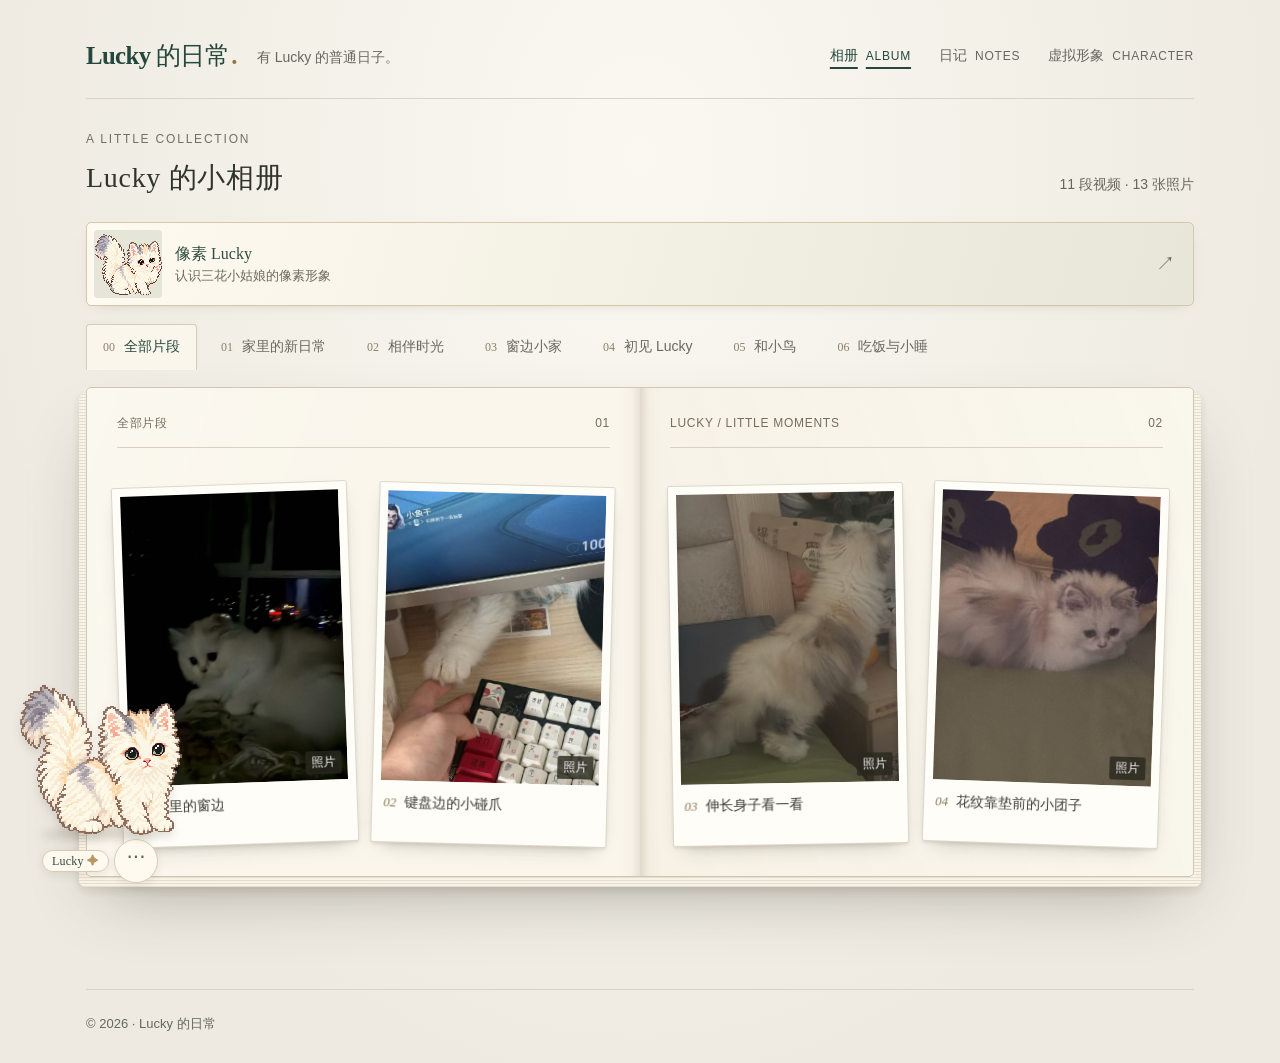
==== commit 8827c45b: "Refine Lucky's ivory pixel markings" ====
--- a/index.html
+++ b/index.html
@@ -8,10 +8,10 @@
   <meta name="description" content="Lucky 的小相册：三个月大的长尾三花小姑娘，照片、视频、像素形象和会互动的网页小猫。">
   <link rel="icon" href="assets/favicon.svg" type="image/svg+xml">
   <link rel="stylesheet" href="styles.css">
-  <link rel="stylesheet" href="album.css?v=lucky-pixel-1">
-  <link rel="stylesheet" href="pet.css?v=lucky-pixel-1">
-  <script type="module" src="app.js?v=lucky-pixel-1"></script>
-  <script type="module" src="pet.js?v=lucky-pixel-1"></script>
+  <link rel="stylesheet" href="album.css?v=lucky-pixel-2">
+  <link rel="stylesheet" href="pet.css?v=lucky-pixel-2">
+  <script type="module" src="app.js?v=lucky-pixel-2"></script>
+  <script type="module" src="pet.js?v=lucky-pixel-2"></script>
 </head>
 <body>
   <a class="skip-link" href="#main">跳到内容</a>
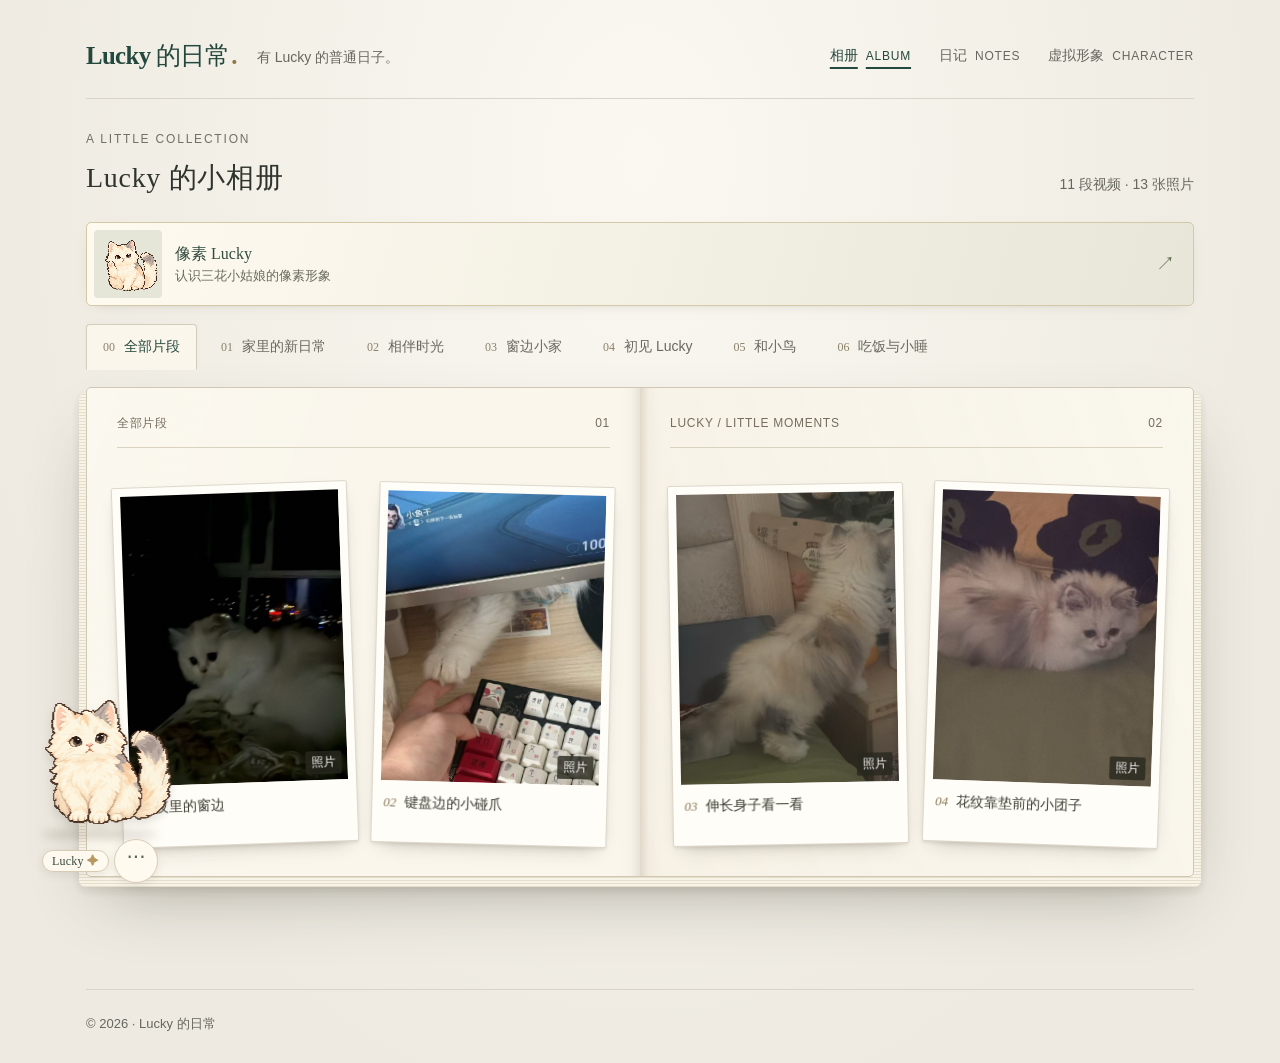
==== commit 16383863: "Bust page caches for cozy Lucky artwork and motion" ====
--- a/index.html
+++ b/index.html
@@ -8,10 +8,10 @@
   <meta name="description" content="Lucky 的小相册：三个月大的长尾三花小姑娘，照片、视频、像素形象和会互动的网页小猫。">
   <link rel="icon" href="assets/favicon.svg" type="image/svg+xml">
   <link rel="stylesheet" href="styles.css">
-  <link rel="stylesheet" href="album.css?v=lucky-pixel-2">
-  <link rel="stylesheet" href="pet.css?v=lucky-pixel-2">
-  <script type="module" src="app.js?v=lucky-pixel-2"></script>
-  <script type="module" src="pet.js?v=lucky-pixel-2"></script>
+  <link rel="stylesheet" href="album.css?v=lucky-cozy-1">
+  <link rel="stylesheet" href="pet.css?v=lucky-cozy-1">
+  <script type="module" src="app.js?v=lucky-cozy-1"></script>
+  <script type="module" src="pet.js?v=lucky-cozy-1"></script>
 </head>
 <body>
   <a class="skip-link" href="#main">跳到内容</a>
--- a/album.css
+++ b/album.css
@@ -41,7 +41,7 @@
 .cover-title{overflow-wrap:anywhere}
 @media(max-width:640px){.cover-count{position:static;max-width:none;margin:10px 0 0}.cover-collage{margin-top:18px}}
 
-/* Lucky's original illustrated character, drawn from the owner's photos. */
+/* Lucky's pixel character, drawn from the owner's photos. */
 .cover-character-link{display:inline-flex;align-items:center;gap:7px;min-height:44px;margin-top:1px;color:#ead7a6;font-size:.8125rem;text-decoration:underline;text-decoration-color:#e5ce9188;text-underline-offset:5px;position:relative;z-index:4}
 .cover-character-link:hover{color:#fff1c4;text-decoration-color:currentColor}.cover-character-link:focus-visible{outline-color:#f4e8be}
 .cover-photo-character{width:169px;right:0;bottom:-3px;transform:rotate(7deg);z-index:2;background:#f8f1dd}
@@ -61,7 +61,7 @@
 .character-back,.character-origin-copy a{display:inline-flex;align-items:center;gap:6px;min-height:44px;color:#345344;text-decoration:underline;text-underline-offset:5px;text-decoration-color:#99a795;font-size:.875rem}
 .character-back:hover,.character-origin-copy a:hover{text-decoration-color:currentColor}
 .character-portrait{display:flex;align-items:flex-end;justify-content:center;position:relative;margin:0;background:radial-gradient(ellipse at 53% 45%,#fffdf7 0,#e9e8d6 62%,#d9ddca 100%);min-height:560px}
-.character-portrait img{width:min(100%,490px);max-height:540px;object-fit:contain;object-position:center bottom;filter:drop-shadow(0 14px 15px #62604b24);animation:characterFloat 5s ease-in-out infinite alternate}
+.character-portrait img{width:min(100%,490px);max-height:540px;object-fit:contain;object-position:center bottom;filter:drop-shadow(0 14px 15px #62604b24)}
 .character-portrait figcaption{position:absolute;left:16px;right:16px;bottom:14px;text-align:center;color:#526251;font-size:.75rem;letter-spacing:.035em;background:#fffaf0c9;border:1px solid #d8d2bd;border-radius:100px;max-width:300px;margin:0 auto;padding:6px 12px;backdrop-filter:blur(4px)}
 .character-origin{display:grid;grid-template-columns:minmax(0,.78fr) minmax(0,1.22fr);align-items:center;gap:60px;max-width:850px;margin:88px auto}
 .character-origin-photos{display:flex;align-items:flex-start;gap:11px;min-width:0}
@@ -73,6 +73,23 @@
 .character-origin figcaption{padding:11px 4px 14px;text-align:center;color:#596155;font-family:Georgia,"Songti SC",serif;font-size:.875rem}
 .character-origin-copy h2,.character-stickers-heading h2{font-family:Georgia,"Songti SC",serif;font-size:1.8rem;line-height:1.4;font-weight:500;color:#2b4b3d;margin:0 0 20px}
 .character-origin-copy p:not(.character-kicker){font-size:1rem;line-height:1.95;color:#565d52;margin:0 0 19px}
+.character-evolution{max-width:850px;margin:0 auto 76px;padding-top:40px;border-top:1px solid #d4d0c4}
+.character-evolution-heading{text-align:center;max-width:38rem;margin:0 auto 25px}
+.character-evolution-heading .character-kicker{margin-bottom:6px}
+.character-evolution-heading h2{font-family:Georgia,"Songti SC",serif;font-size:1.8rem;line-height:1.4;font-weight:500;color:#2b4b3d;margin:0 0 8px}
+.character-evolution-heading>p:last-child{font-size:.9375rem;line-height:1.7;color:#626a5f;margin:0}
+.character-evolution-grid{display:grid;grid-template-columns:repeat(2,minmax(0,1fr));gap:20px;align-items:stretch}
+.character-evolution-card{min-width:0;margin:0;padding:12px;border:1px solid #d9d0bf;border-radius:6px;background:#fffdf6;box-shadow:0 9px 22px -18px #3c382e7d}
+.character-evolution-art{display:grid;place-items:center;min-height:290px;background:radial-gradient(ellipse at 50% 44%,#fffdf7 0,#eee9dc 72%,#e4dfd3 100%);border-radius:3px}
+.character-evolution-card-new .character-evolution-art{background:radial-gradient(ellipse at 50% 44%,#fffef9 0,#eae8d8 72%,#dde2d0 100%)}
+.character-evolution-art img{display:block;width:100%;height:290px;object-fit:contain;image-rendering:pixelated;filter:drop-shadow(0 9px 9px #534e3c20)}
+.character-evolution-card figcaption{display:grid;grid-template-columns:auto 1fr;align-items:baseline;column-gap:9px;row-gap:5px;padding:11px 4px 4px;color:#4b5b4e}
+.character-evolution-card figcaption strong{font-family:Georgia,"Songti SC",serif;font-size:1.05rem;font-weight:500}
+.character-evolution-card figcaption>span:last-child{grid-column:1/-1;color:#687064;font-size:.8125rem;line-height:1.6;overflow-wrap:anywhere}
+.character-evolution-tag{display:inline-block;padding:2px 8px;border:1px solid #cfc6b1;border-radius:100px;background:#f7f1e4;color:#756953;font-size:.6875rem;white-space:nowrap}
+.character-evolution-card-new .character-evolution-tag{border-color:#bdcbb7;background:#e9f0e3;color:#45634a}
+@media(max-width:640px){.character-evolution{margin:0 auto 52px;padding-top:30px}.character-evolution-heading{margin-bottom:17px}.character-evolution-heading h2{font-size:1.5rem}.character-evolution-heading>p:last-child{font-size:.8125rem}.character-evolution-grid{gap:10px}.character-evolution-card{padding:6px}.character-evolution-art{min-height:170px}.character-evolution-art img{height:170px}.character-evolution-card figcaption{display:flex;flex-wrap:wrap;gap:4px 6px;padding:9px 4px 5px}.character-evolution-card figcaption strong{font-size:.875rem}.character-evolution-card figcaption>span:last-child{flex-basis:100%;font-size:.6875rem}.character-evolution-tag{font-size:.625rem;padding:2px 6px}}
+@media(max-width:420px){.character-evolution-art{min-height:142px}.character-evolution-art img{height:142px}}
 .character-stickers{border-top:1px solid #d4d0c4;padding-top:42px;margin-top:15px}
 .character-stickers-heading{text-align:center}.character-stickers-heading .character-kicker{margin-bottom:7px}.character-stickers-heading h2{margin-bottom:9px}.character-stickers-heading>p:last-child{margin:0;color:#6a6a5d;font-size:.9375rem}
 .character-sticker-grid{display:grid;grid-template-columns:repeat(2,minmax(0,1fr));gap:22px;max-width:710px;margin:28px auto 0}
@@ -80,7 +97,6 @@
 .character-sticker-grid img{display:block;width:100%;height:236px;object-fit:contain;filter:drop-shadow(0 8px 11px #4f4a3b1a)}
 .character-sticker-grid figcaption{color:#455b4c;font-family:Georgia,"Songti SC",serif;font-size:1rem;padding-top:6px}
 .cover-photo-character img,.character-teaser-art img,.character-portrait img,.character-sticker-grid img{image-rendering:pixelated}
-@keyframes characterFloat{from{transform:translateY(0)}to{transform:translateY(-8px)}}
 @media(max-width:900px){.cover-photo-character{width:145px}.character-copy{padding:45px 30px 45px 43px}.character-hero,.character-portrait{min-height:500px}.character-portrait img{max-height:475px}.character-origin{gap:40px;margin:70px auto}}
 @media(max-width:640px){.cover-photo-character{width:137px;right:1%;bottom:4px}.cover-character-link{min-height:36px;font-size:.75rem}.cover-collage{height:240px;margin-top:13px}.character-teaser{min-height:70px;margin:0 0 15px;gap:9px;padding:6px 12px 6px 6px}.character-teaser-art{width:56px;height:56px;flex-basis:56px}.character-teaser-copy strong{font-size:.9375rem}.character-teaser-copy>span{font-size:.75rem}.character-hero{display:flex;flex-direction:column;min-height:0}.character-copy{padding:40px 34px 12px}.character-copy h1{font-size:2.65rem;margin-bottom:14px}.character-copy h1 br{display:none}.character-kicker{margin-bottom:10px}.character-lead{font-size:.9375rem;margin-bottom:7px}.character-portrait{min-height:350px;height:350px}.character-portrait img{width:100%;max-height:338px}.character-portrait figcaption{font-size:.75rem;bottom:8px}.character-origin{gap:26px;margin:55px 0 60px;grid-template-columns:minmax(0,.78fr) minmax(0,1.22fr)}.character-origin figure{padding:6px 6px 0}.character-origin img{height:215px}.character-origin figcaption{font-size:.75rem;padding:7px 2px 9px}.character-origin-copy h2{font-size:1.3rem;margin-bottom:9px}.character-origin-copy p:not(.character-kicker){font-size:.875rem;line-height:1.75;margin-bottom:10px}.character-origin-copy .character-kicker{font-size:.6875rem;letter-spacing:.07em}.character-origin-copy a{font-size:.75rem;line-height:1.5}.character-stickers{padding-top:32px}.character-stickers-heading h2{font-size:1.5rem}.character-sticker-grid{gap:12px;margin-top:20px}.character-sticker-grid figure{padding:9px 7px 10px}.character-sticker-grid img{height:170px}}
 @media(max-width:420px){.character-origin{display:block;max-width:330px;margin:50px auto}.character-origin figure{width:54%;margin:0 auto 30px}.character-origin img{height:210px}.character-copy{padding:36px 27px 10px}.character-copy h1{font-size:2.3rem}.character-portrait{height:315px;min-height:315px}.character-portrait img{max-height:300px}.character-sticker-grid img{height:135px}.cover-collage{height:215px}.cover-photo-main{width:148px}.cover-photo-character{width:118px}}
--- a/pet.css
+++ b/pet.css
@@ -22,7 +22,7 @@
   touch-action: none;
 }
 .lucky-pet-character:active, .lucky-pet-dragging .lucky-pet-character { cursor: grabbing; }
-.lucky-pet-art {
+.lucky-pet-rig, .lucky-pet-pose {
   display: block;
   position: absolute;
   z-index: 1;
@@ -30,11 +30,105 @@
   bottom: 4px;
   width: 100%;
   height: calc(100% - 4px);
-  object-fit: contain;
-  object-position: center bottom;
   image-rendering: pixelated;
   filter: drop-shadow(0 5px 4px #5d554429);
   pointer-events: none;
+}
+.lucky-pet-rig { overflow: visible; transition: opacity .34s ease; }
+.lucky-pet-rig image { image-rendering: pixelated; }
+.lucky-pet-pose {
+  object-fit: contain;
+  object-position: center bottom;
+  opacity: 0;
+  visibility: hidden;
+  transition: opacity .34s ease, visibility 0s linear .34s;
+}
+.lucky-pet[data-state="sleep"] .lucky-pet-rig { opacity: 0; }
+.lucky-pet[data-state="sleep"] .lucky-pet-pose {
+  opacity: 1;
+  visibility: visible;
+  transition-delay: 0s;
+}
+/* The translucent original fills tiny gaps as clipped fur and tail move. */
+.lucky-pet-underpaint { opacity: .28; }
+.lucky-pet-rig g {
+  transform-box: view-box;
+  will-change: transform;
+}
+.lucky-pet-tail {
+  transform-origin: 74% 73%;
+  animation: lucky-tail-breathe 5.8s ease-in-out infinite;
+}
+.lucky-pet-chest {
+  transform-origin: 48% 76%;
+  animation: lucky-chest-breathe 3.8s ease-in-out infinite;
+}
+.lucky-pet-ear-left {
+  transform-origin: 27% 31%;
+  animation: lucky-ear-listen-left 12.8s ease-in-out infinite;
+}
+.lucky-pet-ear-right {
+  transform-origin: 58% 30%;
+  animation: lucky-ear-listen-right 14.4s ease-in-out infinite;
+}
+.lucky-pet-paw-left {
+  transform-origin: 37% 80%;
+  animation: lucky-paw-knead 9.5s ease-in-out infinite;
+}
+.lucky-pet-paw-right {
+  transform-origin: 54% 80%;
+  animation: lucky-paw-knead 9.5s ease-in-out -4.8s infinite;
+}
+.lucky-pet-blink { opacity: 0; }
+.lucky-pet.is-blinking .lucky-pet-blink { opacity: 1; }
+.lucky-pet[data-state="hello"] .lucky-pet-paw-right {
+  animation: lucky-paw-wave 1.4s ease-in-out infinite;
+}
+.lucky-pet[data-state="play"] .lucky-pet-paw-left {
+  animation: lucky-paw-reach 1.25s ease-in-out infinite;
+}
+.lucky-pet[data-state="play"] .lucky-pet-paw-right {
+  animation: lucky-paw-reach 1.25s ease-in-out -.63s infinite;
+}
+.lucky-pet[data-state="play"] .lucky-pet-tail {
+  animation: lucky-tail-play 2s ease-in-out infinite;
+}
+.lucky-pet[data-state="sleep"] .lucky-pet-rig g { animation-play-state: paused; }
+@keyframes lucky-chest-breathe {
+  0%, 100% { transform: scale(1); }
+  50% { transform: translateY(-.5px) scale(1.008, 1.018); }
+}
+@keyframes lucky-tail-breathe {
+  0%, 100% { transform: rotate(-1.5deg); }
+  50% { transform: rotate(2.5deg); }
+}
+@keyframes lucky-tail-play {
+  0%, 100% { transform: rotate(-3deg); }
+  50% { transform: rotate(6deg); }
+}
+@keyframes lucky-ear-listen-left {
+  0%, 56%, 68%, 100% { transform: rotate(0); }
+  60% { transform: rotate(-2deg); }
+  64% { transform: rotate(1deg); }
+}
+@keyframes lucky-ear-listen-right {
+  0%, 67%, 80%, 100% { transform: rotate(0); }
+  71% { transform: rotate(2deg); }
+  75% { transform: rotate(-1deg); }
+}
+@keyframes lucky-paw-knead {
+  0%, 67%, 80%, 100% { transform: translateY(0) rotate(0); }
+  72% { transform: translateY(-2px) rotate(-2deg); }
+  76% { transform: translateY(-1px) rotate(-1deg); }
+}
+@keyframes lucky-paw-wave {
+  0%, 100% { transform: translateY(0) rotate(0); }
+  27%, 70% { transform: translate(-2px, -5px) rotate(-6deg); }
+  48% { transform: translate(-1px, -4px) rotate(2deg); }
+}
+@keyframes lucky-paw-reach {
+  0%, 100% { transform: translateY(0) rotate(0); }
+  45% { transform: translate(-2px, -4px) rotate(-3deg); }
 }
 .lucky-pet-shadow {
   position: absolute;
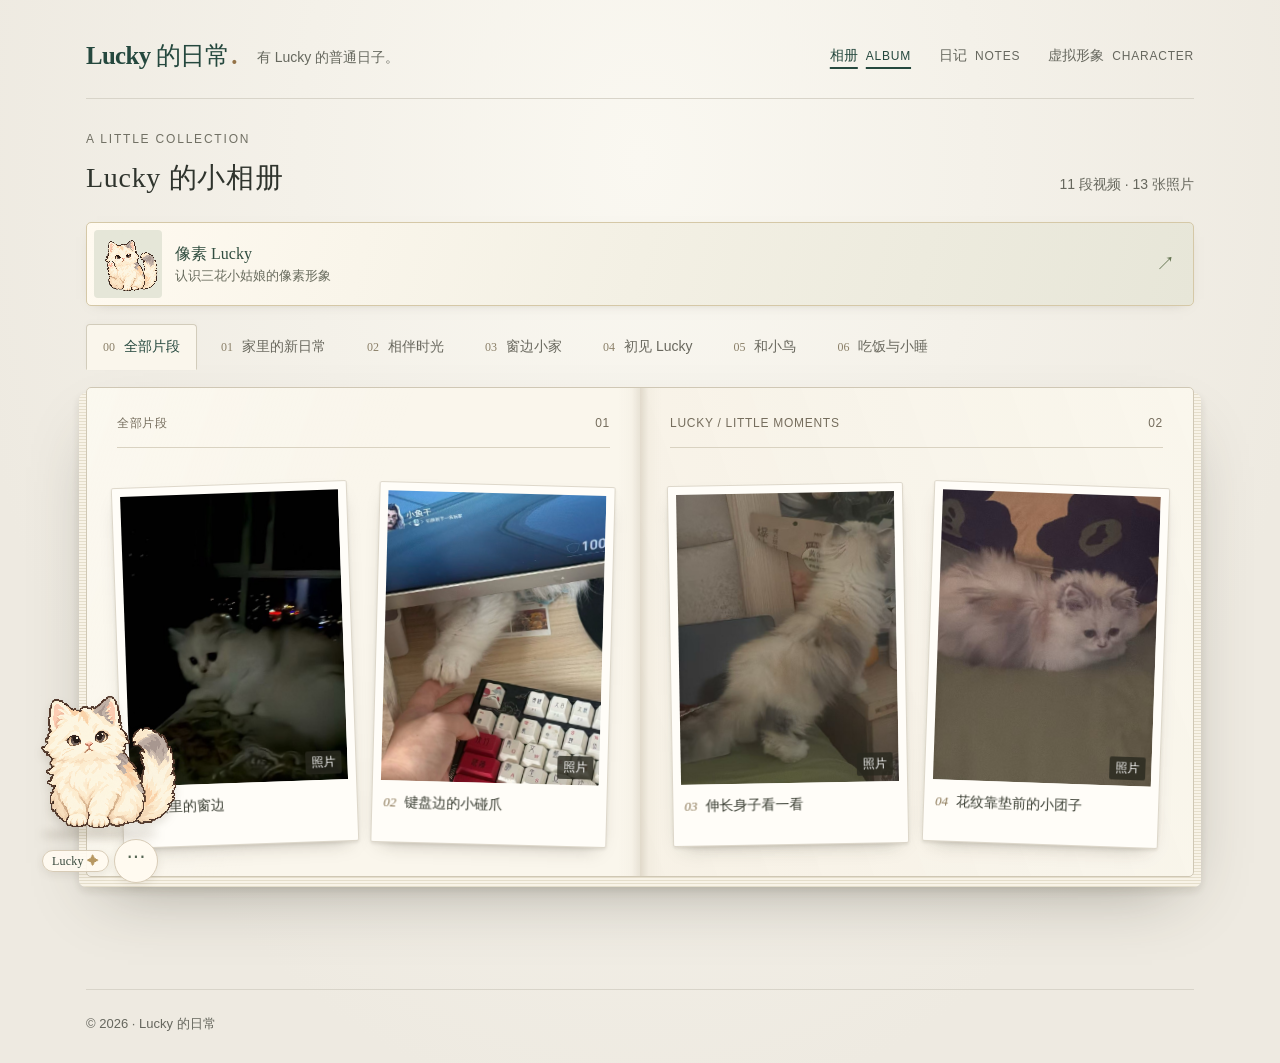
==== commit b7ad4dd1: "Add Lucky watercolor human character sheet" ====
--- a/index.html
+++ b/index.html
@@ -5,12 +5,12 @@
   <meta name="viewport" content="width=device-width,initial-scale=1">
   <meta name="theme-color" content="#ffffff">
   <title>Lucky 的日常 · 猫咪小相册</title>
-  <meta name="description" content="Lucky 的小相册：三个月大的长尾三花小姑娘，照片、视频、像素形象和会互动的网页小猫。">
+  <meta name="description" content="Lucky 的小相册：三个月大的长尾三花小姑娘，照片、视频、本猫像素形象、绘本风拟人设定和会互动的网页小猫。">
   <link rel="icon" href="assets/favicon.svg" type="image/svg+xml">
   <link rel="stylesheet" href="styles.css">
-  <link rel="stylesheet" href="album.css?v=lucky-cozy-1">
+  <link rel="stylesheet" href="album.css?v=lucky-human-1">
   <link rel="stylesheet" href="pet.css?v=lucky-cozy-1">
-  <script type="module" src="app.js?v=lucky-cozy-1"></script>
+  <script type="module" src="app.js?v=lucky-human-1"></script>
   <script type="module" src="pet.js?v=lucky-cozy-1"></script>
 </head>
 <body>
--- a/album.css
+++ b/album.css
@@ -60,6 +60,10 @@
 .character-traits li{border:1px solid #c9c5ad;border-radius:100px;background:#fff9eab8;color:#52624f;font-size:.8125rem;letter-spacing:.04em;padding:5px 11px}
 .character-back,.character-origin-copy a{display:inline-flex;align-items:center;gap:6px;min-height:44px;color:#345344;text-decoration:underline;text-underline-offset:5px;text-decoration-color:#99a795;font-size:.875rem}
 .character-back:hover,.character-origin-copy a:hover{text-decoration-color:currentColor}
+.character-actions{display:flex;flex-wrap:wrap;align-items:center;gap:8px 19px}
+.character-jump{display:inline-flex;align-items:center;gap:7px;min-height:44px;padding:8px 17px;border:1px solid #bbc9b1;border-radius:100px;background:#eef2e4;color:#365644;font:inherit;font-size:.875rem;cursor:pointer;transition:background .2s ease,transform .2s ease}
+.character-jump:hover{background:#e4ecd8;transform:translateY(-1px)}
+.character-jump:focus-visible{outline:2px solid #50755a;outline-offset:3px}
 .character-portrait{display:flex;align-items:flex-end;justify-content:center;position:relative;margin:0;background:radial-gradient(ellipse at 53% 45%,#fffdf7 0,#e9e8d6 62%,#d9ddca 100%);min-height:560px}
 .character-portrait img{width:min(100%,490px);max-height:540px;object-fit:contain;object-position:center bottom;filter:drop-shadow(0 14px 15px #62604b24)}
 .character-portrait figcaption{position:absolute;left:16px;right:16px;bottom:14px;text-align:center;color:#526251;font-size:.75rem;letter-spacing:.035em;background:#fffaf0c9;border:1px solid #d8d2bd;border-radius:100px;max-width:300px;margin:0 auto;padding:6px 12px;backdrop-filter:blur(4px)}
@@ -73,6 +77,40 @@
 .character-origin figcaption{padding:11px 4px 14px;text-align:center;color:#596155;font-family:Georgia,"Songti SC",serif;font-size:.875rem}
 .character-origin-copy h2,.character-stickers-heading h2{font-family:Georgia,"Songti SC",serif;font-size:1.8rem;line-height:1.4;font-weight:500;color:#2b4b3d;margin:0 0 20px}
 .character-origin-copy p:not(.character-kicker){font-size:1rem;line-height:1.95;color:#565d52;margin:0 0 19px}
+.character-human{position:relative;max-width:980px;margin:0 auto 76px;padding:38px clamp(24px,5vw,54px) 44px;border:1px solid #d8ceba;border-radius:7px;background:linear-gradient(145deg,#fffdf8,#f3efe5);box-shadow:0 22px 45px -36px #5149379e;overflow:hidden}
+.character-human::before{content:"";position:absolute;inset:11px;border:1px solid #e9e0d0;border-radius:3px;pointer-events:none}
+.character-human-heading{position:relative;text-align:center;max-width:35rem;margin:0 auto 29px}
+.character-human-heading .character-kicker{margin-bottom:6px}
+.character-human-heading h2{font-family:Georgia,"Songti SC",serif;font-size:clamp(1.7rem,3vw,2.2rem);font-weight:500;color:#2b4b3d;line-height:1.35;margin:0 0 10px}
+.character-human-heading h2:focus{outline:2px solid #50755a;outline-offset:5px}
+.character-human-heading>p:last-child{color:#69695e;font-size:.9375rem;line-height:1.7;margin:0}
+.character-human-sheet{position:relative;display:grid;grid-template-columns:minmax(0,1.06fr) minmax(0,.94fr);align-items:center;gap:clamp(24px,4vw,48px)}
+.character-human-art{margin:0;min-width:0;padding:10px 10px 0;border:1px solid #ded6c7;background:radial-gradient(ellipse at 50% 39%,#fbf8f1,#e8e3d8 78%,#e0dbd1);box-shadow:0 12px 28px -22px #4c423673}
+.character-human-art img{display:block;width:100%;height:auto;image-rendering:auto}
+.character-human-art figcaption{text-align:center;font-family:Georgia,"Songti SC",serif;color:#6b675e;font-size:.8125rem;padding:10px 4px 13px}
+.character-human-notes{min-width:0;color:#505e51}
+.character-human-label{font-size:.6875rem;letter-spacing:.17em;color:#998f7e;margin:0 0 15px}
+.character-human-notes h3{font-family:Georgia,"Songti SC",serif;font-size:1.38rem;font-weight:500;line-height:1.35;color:#3a5143;margin:0 0 19px}
+.character-human-notes ul{list-style:none;padding:0;margin:0}
+.character-human-notes li{display:grid;grid-template-columns:6.3em minmax(0,1fr);gap:12px;padding:13px 0;border-top:1px solid #dbd5c9;font-size:.8125rem;line-height:1.7}
+.character-human-notes li strong{font-weight:600;color:#4d654e}
+.character-human-notes li span{color:#707168}
+.character-human-reference{margin-top:25px}
+.character-human-reference>p{font-family:Georgia,"Songti SC",serif;font-size:.875rem;color:#576651;margin:0 0 11px}
+.character-human-photos{display:grid;grid-template-columns:repeat(2,minmax(0,1fr));gap:9px}
+.character-human-photos figure{margin:0;min-width:0;padding:5px;background:#fffdf7;border:1px solid #dfd5c5;box-shadow:0 5px 13px -11px #50463661}
+.character-human-photos img{display:block;width:100%;height:110px;object-fit:cover;object-position:center 44%}
+.character-human-photos figure:nth-child(2) img{object-position:center 52%}
+.character-human-photos figcaption{font-size:.6875rem;line-height:1.4;text-align:center;color:#6b7065;padding:7px 2px 3px}
+.character-human-detail{position:relative;margin:32px 0 0;padding-top:23px;border-top:1px solid #ddd3c2;text-align:center}
+.character-human-detail>a{display:block;padding:8px 8px 10px;border:1px solid #e2d8c8;border-radius:3px;background:#fffdfa;color:#4c634f;text-decoration:none;box-shadow:0 8px 18px -17px #4b463971;transition:box-shadow .2s ease,transform .2s ease}
+.character-human-detail>a:hover{box-shadow:0 11px 24px -17px #4b463998;transform:translateY(-2px)}
+.character-human-detail>a:focus-visible{outline:2px solid #50755a;outline-offset:3px}
+.character-human-detail img{display:block;width:100%;height:auto;image-rendering:auto}
+.character-human-detail>a>span{display:inline-flex;align-items:center;gap:5px;margin:11px auto 2px;padding:7px 16px;border:1px solid #cbd5c8;border-radius:100px;background:#f0f5eb;font-size:.8125rem}
+.character-human-detail figcaption{color:#77746b;font-size:.75rem;line-height:1.55;padding:9px 3px 0}
+@media(max-width:760px){.character-human{padding:29px 20px 34px}.character-human-sheet{gap:20px}.character-human-notes li{grid-template-columns:1fr;gap:2px;padding:9px 0}.character-human-photos img{height:86px}}
+@media(max-width:640px){.character-human{margin:0 auto 54px;padding:28px 16px 30px}.character-human::before{inset:7px}.character-human-heading{margin-bottom:18px}.character-human-heading h2{font-size:1.65rem}.character-human-heading>p:last-child{font-size:.8125rem}.character-human-sheet{grid-template-columns:minmax(0,1fr);gap:24px;max-width:470px;margin:auto}.character-human-art{padding:6px 6px 0}.character-human-art figcaption{font-size:.75rem;padding:7px 3px 10px}.character-human-label{margin-bottom:7px}.character-human-notes h3{font-size:1.2rem;margin-bottom:9px}.character-human-notes li{grid-template-columns:6.3em minmax(0,1fr);gap:8px;padding:9px 0;font-size:.75rem}.character-human-reference{margin-top:18px}.character-human-photos img{height:105px}.character-human-detail{margin-top:24px;padding-top:20px}.character-human-detail>a{padding:5px 5px 8px}.character-human-detail>a>span{font-size:.75rem;margin:9px auto 2px}.character-human-detail figcaption{font-size:.6875rem}}
 .character-evolution{max-width:850px;margin:0 auto 76px;padding-top:40px;border-top:1px solid #d4d0c4}
 .character-evolution-heading{text-align:center;max-width:38rem;margin:0 auto 25px}
 .character-evolution-heading .character-kicker{margin-bottom:6px}
--- a/pet.css
+++ b/pet.css
@@ -49,34 +49,33 @@
   visibility: visible;
   transition-delay: 0s;
 }
-/* The translucent original fills tiny gaps as clipped fur and tail move. */
-.lucky-pet-underpaint { opacity: .28; }
-.lucky-pet-rig g {
-  transform-box: view-box;
-  will-change: transform;
-}
+/* The complete, opaque idle image stays still. Only inner fur details move. */
+.lucky-pet-rig g { transform-box: view-box; }
+.lucky-pet-tail, .lucky-pet-paw-left, .lucky-pet-paw-right { opacity: .9; }
+.lucky-pet-ear-left, .lucky-pet-ear-right { opacity: .85; }
+.lucky-pet-chest { opacity: .88; }
 .lucky-pet-tail {
-  transform-origin: 74% 73%;
+  transform-origin: 78% 52%;
   animation: lucky-tail-breathe 5.8s ease-in-out infinite;
 }
 .lucky-pet-chest {
-  transform-origin: 48% 76%;
+  transform-origin: 45% 72%;
   animation: lucky-chest-breathe 3.8s ease-in-out infinite;
 }
 .lucky-pet-ear-left {
-  transform-origin: 27% 31%;
+  transform-origin: 28% 27%;
   animation: lucky-ear-listen-left 12.8s ease-in-out infinite;
 }
 .lucky-pet-ear-right {
-  transform-origin: 58% 30%;
+  transform-origin: 55% 27%;
   animation: lucky-ear-listen-right 14.4s ease-in-out infinite;
 }
 .lucky-pet-paw-left {
-  transform-origin: 37% 80%;
+  transform-origin: 37% 89%;
   animation: lucky-paw-knead 9.5s ease-in-out infinite;
 }
 .lucky-pet-paw-right {
-  transform-origin: 54% 80%;
+  transform-origin: 50% 89%;
   animation: lucky-paw-knead 9.5s ease-in-out -4.8s infinite;
 }
 .lucky-pet-blink { opacity: 0; }
@@ -96,39 +95,39 @@
 .lucky-pet[data-state="sleep"] .lucky-pet-rig g { animation-play-state: paused; }
 @keyframes lucky-chest-breathe {
   0%, 100% { transform: scale(1); }
-  50% { transform: translateY(-.5px) scale(1.008, 1.018); }
+  50% { transform: translateY(-.25px) scale(1.003, 1.015); }
 }
 @keyframes lucky-tail-breathe {
-  0%, 100% { transform: rotate(-1.5deg); }
-  50% { transform: rotate(2.5deg); }
+  0%, 100% { transform: rotate(-.5deg); }
+  50% { transform: rotate(1.2deg); }
 }
 @keyframes lucky-tail-play {
-  0%, 100% { transform: rotate(-3deg); }
-  50% { transform: rotate(6deg); }
+  0%, 100% { transform: rotate(-1deg); }
+  50% { transform: rotate(2deg); }
 }
 @keyframes lucky-ear-listen-left {
   0%, 56%, 68%, 100% { transform: rotate(0); }
-  60% { transform: rotate(-2deg); }
-  64% { transform: rotate(1deg); }
+  60% { transform: rotate(-1.3deg); }
+  64% { transform: rotate(.6deg); }
 }
 @keyframes lucky-ear-listen-right {
   0%, 67%, 80%, 100% { transform: rotate(0); }
-  71% { transform: rotate(2deg); }
-  75% { transform: rotate(-1deg); }
+  71% { transform: rotate(1.3deg); }
+  75% { transform: rotate(-.6deg); }
 }
 @keyframes lucky-paw-knead {
   0%, 67%, 80%, 100% { transform: translateY(0) rotate(0); }
-  72% { transform: translateY(-2px) rotate(-2deg); }
-  76% { transform: translateY(-1px) rotate(-1deg); }
+  72% { transform: translateY(-1px) rotate(-1deg); }
+  76% { transform: translateY(-.5px) rotate(-.5deg); }
 }
 @keyframes lucky-paw-wave {
   0%, 100% { transform: translateY(0) rotate(0); }
-  27%, 70% { transform: translate(-2px, -5px) rotate(-6deg); }
-  48% { transform: translate(-1px, -4px) rotate(2deg); }
+  27%, 70% { transform: translate(-1px, -2.5px) rotate(-2.5deg); }
+  48% { transform: translate(-.5px, -2px) rotate(1deg); }
 }
 @keyframes lucky-paw-reach {
   0%, 100% { transform: translateY(0) rotate(0); }
-  45% { transform: translate(-2px, -4px) rotate(-3deg); }
+  45% { transform: translate(-1px, -2px) rotate(-1.5deg); }
 }
 .lucky-pet-shadow {
   position: absolute;
